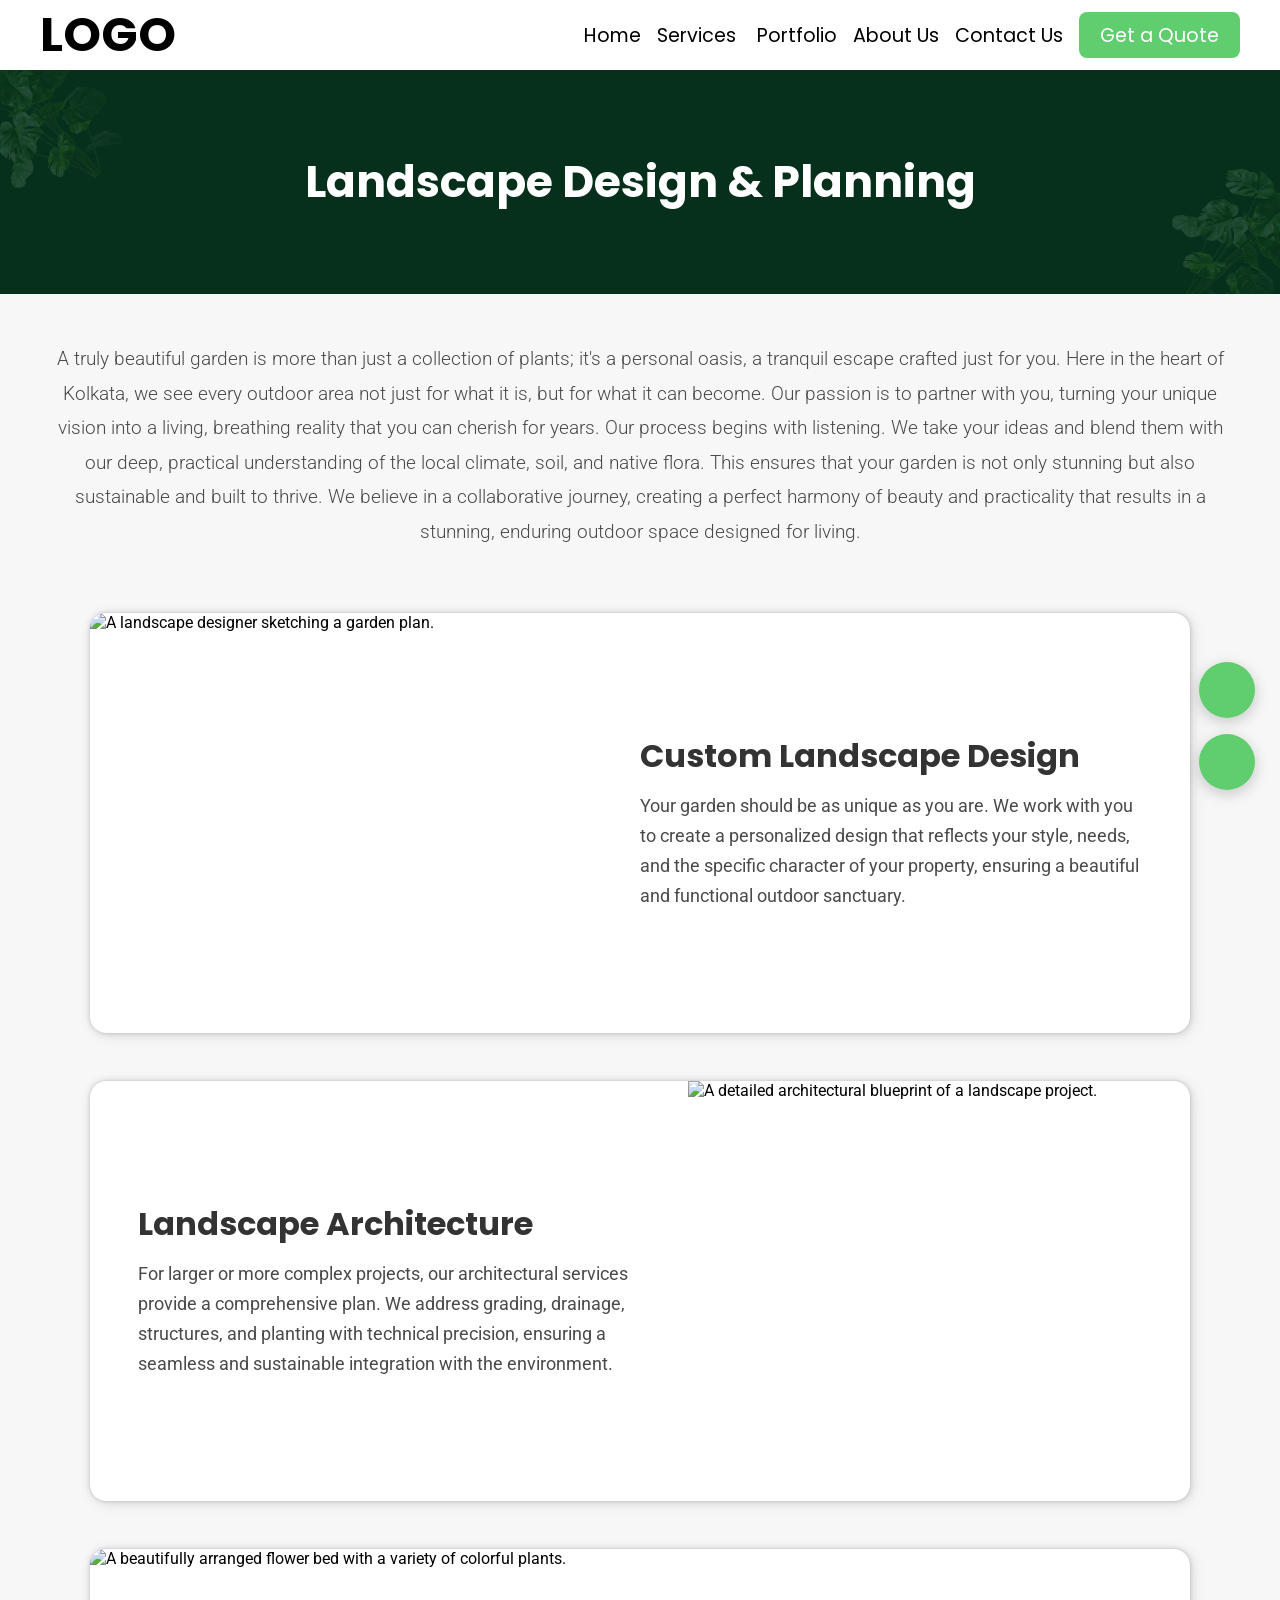
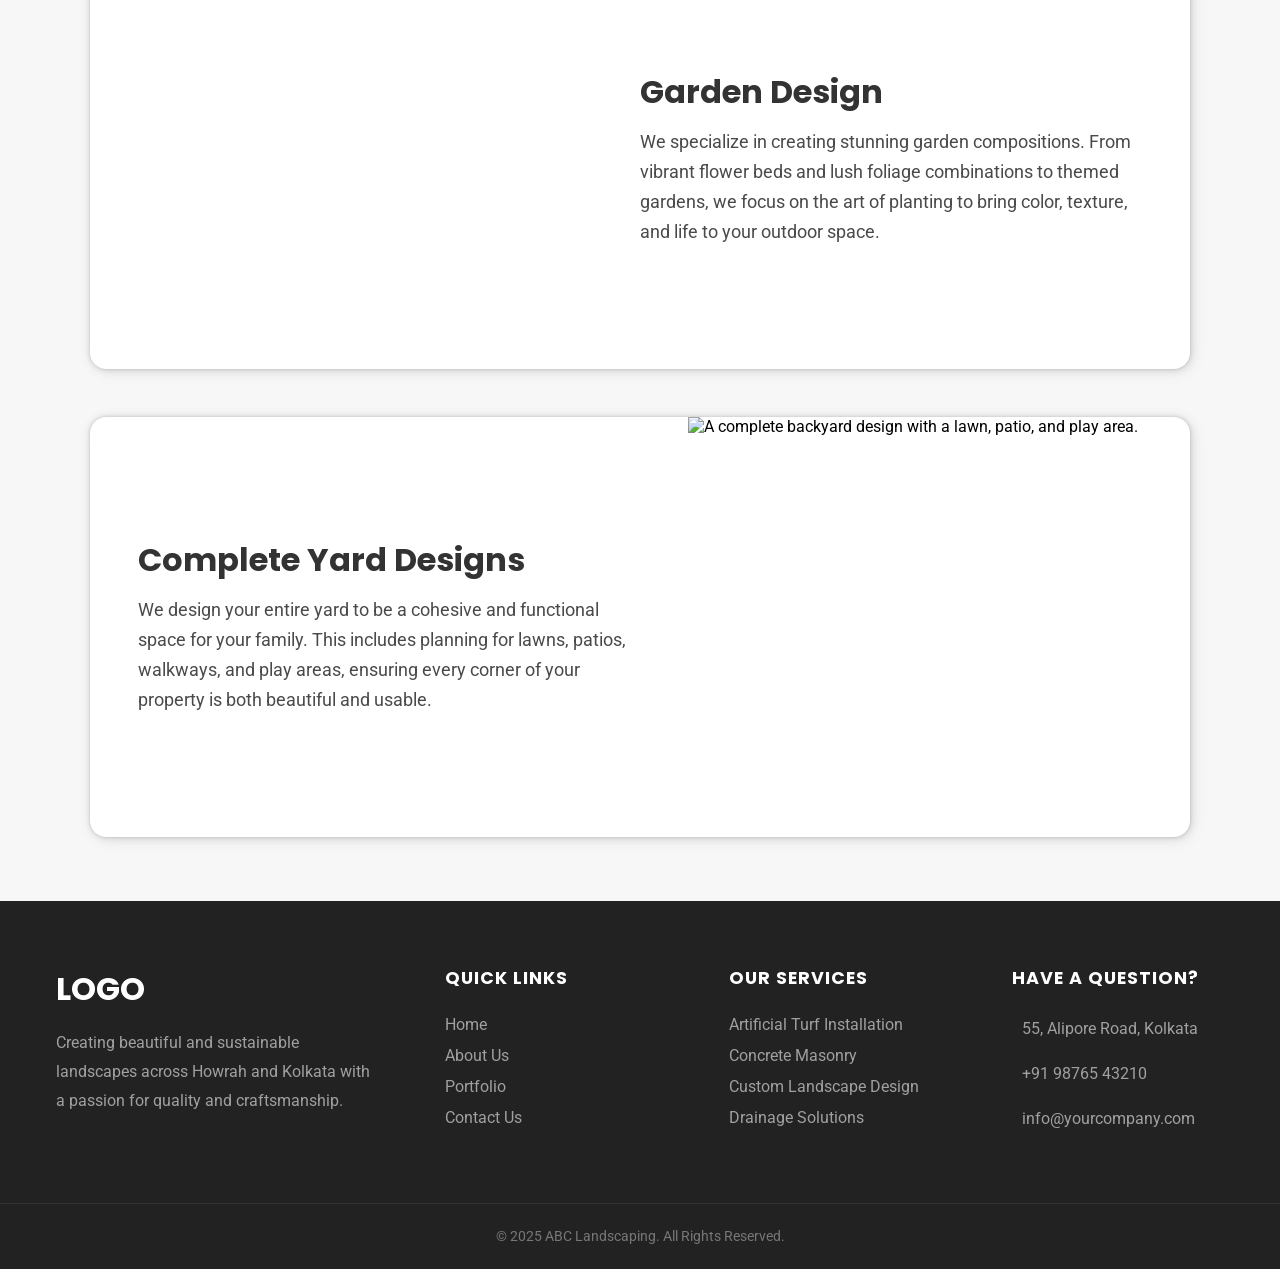
==== service-1.html @ 0b6ec83c "done" ====
<!DOCTYPE html>
<html lang="en">

<head>
  <meta charset="UTF-8">
  <meta name="viewport" content="width=device-width, initial-scale=1.0">
  <title>Document</title>

  <link rel="preload" href="css/style.css" as="style" onload="this.onload=null;this.rel='stylesheet'">
  <noscript>
    <link rel="stylesheet" href="css/style.css">
  </noscript>
  <link rel="preload" href="css/services.css" as="style" onload="this.onload=null;this.rel='stylesheet'">
  <noscript>
    <link rel="stylesheet" href="css/services.css">
  </noscript>

  <link rel="preconnect" href="https://fonts.googleapis.com">
  <link rel="preconnect" href="https://fonts.gstatic.com" crossorigin>
  <link rel="preload" href="https://cdnjs.cloudflare.com/ajax/libs/font-awesome/7.0.0/css/all.min.css" as="style"
    onload="this.onload=null;this.rel='stylesheet'">
  <noscript>
    <link rel="stylesheet" href="https://cdnjs.cloudflare.com/ajax/libs/font-awesome/7.0.0/css/all.min.css">
  </noscript>

</head>

<body style="visibility: hidden;">
  <header>
    <nav>
      <div class="nav-left">
        <h1>LOGO</h1>
      </div>
      <div class="nav-right">

        <div class="hamberger">
          <div></div>
          <div></div>
          <div></div>

        </div>

        <ul class="navitem">
          <li><a href="#">Home</a></li>
          <li class="dropdown-li">
            <a href="#our-service">Services <i class="fas fa-chevron-down dropdown-arrow"></i></a>
            <ul class="dropdown-menu">
              <li><a href="#">Landscape Design & Planning</a></li>
              <li><a href="#">Hardscaping & Construction</a></li>
              <li><a href="#">Lawn & Garden Services</a></li>
              <li><a href="#">Specialized Landscape Solutions</a></li>
            </ul>
          </li>
          <li><a href="#portfolio">Portfolio</a></li>
          <li><a href="#about-us">About Us</a></li>
          <li><a href="#contact-us">Contact Us</a></li>
          <li><a href="#" class="nav-cta-btn js-open-popup">Get a Quote</a></li>
        </ul>
      </div>
    </nav>

  </header>
  <main>
    <div class="mobile-overlay"></div>
    <aside class="navitems-mb">
      <div class="menu-top">
        <ul class="navitem-mb">
          <li>
            <a class="nav-link" href="#">
              <i class="fas fa-home"></i>Home
            </a>
          </li>
          <li class="mobile-dropdown">
            <a class="nav-link" href="#">
              <i class="fas fa-seedling"></i>
              <span>Our Services</span>
              <i class="fas fa-chevron-down mobile-arrow"></i>
            </a>
            <ul class="mobile-submenu">
              <li><a href="#">Landscape Design & Planning</a></li>
              <li><a href="#">Hardscaping & Construction</a></li>
              <li><a href="#">Lawn & Garden Services</a></li>
              <li><a href="#">Specialized Landscape Solutions</a></li>
            </ul>
          </li>
          <li>
            <a class="nav-link" href="#portfolio">
              <i class="fas fa-briefcase"></i>Portfolio
            </a>
          </li>
          <li>
            <a class="nav-link" href="#about-us">
              <i class="fas fa-users"></i>About Us
            </a>
          </li>
          <li>
            <a class="nav-link" href="#contact-us">
              <i class="fas fa-phone"></i>Contact Us
            </a>
          </li>
        </ul>
      </div>

      <div class="menu-bottom">
        <a href="#contact-us" class="menu-cta-btn js-open-popup">Start Your Project</a>
        <div class="menu-social-links">
          <a href="#" aria-label="Facebook"><i class="fab fa-facebook-f"></i></a>
          <a href="#" aria-label="Instagram"><i class="fab fa-instagram"></i></a>
          <a href="#" aria-label="LinkedIn"><i class="fab fa-linkedin-in"></i></a>
        </div>
      </div>
    </aside>

    <!-- ============================================= -->
    <!-- SIMPLIFIED Rotated Plants Hero Section -->
    <!-- ============================================= -->
    <section class="service-hero-v2">
      <img src="assets/plant.png" alt="Decorative Plant" class="service-hero-plant-v2 left">
      <h1 class="service-hero-title">Landscape Design & Planning</h1>
      <img src="assets/plant.png" alt="Decorative Plant" class="service-hero-plant-v2 right">
    </section>

    <!-- ============================================= -->
    <!-- Sub Article Section -->
    <!-- ============================================= -->
    </section> <!-- This is the closing tag of your service-hero-v2 -->

    <!-- ADD THIS SECTION -->
    <article class="service-intro">
      <p>
        A truly beautiful garden is more than just a collection of plants; it's a personal oasis, a tranquil escape
        crafted just for you. Here in the heart of Kolkata, we see every outdoor area not just for what it is, but for
        what it can become. Our passion is to partner with you, turning your unique vision into a living, breathing
        reality that you can cherish for years.

        Our process begins with listening. We take your ideas and blend them with our deep, practical understanding of
        the local climate, soil, and native flora. This ensures that your garden is not only stunning but also
        sustainable and built to thrive. We believe in a collaborative journey, creating a perfect harmony of beauty and
        practicality that results in a stunning, enduring outdoor space designed for living.
      </p>
    </article>

    <!-- ============================================= -->
    <!-- Service Feature Section (Zig-Zag Layout) -->
    <!-- ============================================= -->
    <section class="feature-section-container">

      <!-- Feature 1: Custom Landscape Design -->
      <div class="feature-block">
        <div class="feature-image-wrapper">
          <img src="https://encrypted-tbn0.gstatic.com/images?q=tbn:ANd9GcQGC_iZGE5et56w86YaztKWwakvnnn4p98saw&s"
            alt="A landscape designer sketching a garden plan.">
        </div>
        <div class="feature-text-wrapper">
          <h3>Custom Landscape Design</h3>
          <p>Your garden should be as unique as you are. We work with you to create a personalized design that reflects
            your style, needs, and the specific character of your property, ensuring a beautiful and functional outdoor
            sanctuary.</p>
        </div>
      </div>

      <!-- Feature 2: Landscape Architecture Services -->
      <div class="feature-block reverse-layout">
        <div class="feature-image-wrapper">
          <img src="https://encrypted-tbn0.gstatic.com/images?q=tbn:ANd9GcSxyrkKh1sXUXBLMjMq5XUOhnaFU5zOx4m6pA&s"
            alt="A detailed architectural blueprint of a landscape project.">
        </div>
        <div class="feature-text-wrapper">
          <h3>Landscape Architecture</h3>
          <p>For larger or more complex projects, our architectural services provide a comprehensive plan. We address
            grading, drainage, structures, and planting with technical precision, ensuring a seamless and sustainable
            integration with the environment.</p>
        </div>
      </div>

      <!-- Feature 3: Garden Design -->
      <div class="feature-block">
        <div class="feature-image-wrapper">
          <img src="https://hips.hearstapps.com/hmg-prod/images/landscaping-ideas-hbx010118wade03-1675191103.jpg?crop=0.889xw:1.00xh;0.0442xw,0&resize=980:*"
            alt="A beautifully arranged flower bed with a variety of colorful plants.">
        </div>
        <div class="feature-text-wrapper">
          <h3>Garden Design</h3>
          <p>We specialize in creating stunning garden compositions. From vibrant flower beds and lush foliage
            combinations to themed gardens, we focus on the art of planting to bring color, texture, and life to your
            outdoor space.</p>
        </div>
      </div>

      <!-- Feature 4: Yard Designs -->
      <div class="feature-block reverse-layout">
        <div class="feature-image-wrapper">
          <img src="https://hgtvhome.sndimg.com/content/dam/images/hgtv/fullset/2018/2/1/0/OA18_Casa-Smith-Designs_Enchanted-Evening_013.jpg.rend.hgtvcom.616.411.85.suffix/1517492969938.webp"
            alt="A complete backyard design with a lawn, patio, and play area.">
        </div>
        <div class="feature-text-wrapper">
          <h3>Complete Yard Designs</h3>
          <p>We design your entire yard to be a cohesive and functional space for your family. This includes planning
            for lawns, patios, walkways, and play areas, ensuring every corner of your property is both beautiful and
            usable.</p>
        </div>
      </div>

    </section>












    <div id="fab-hide-trigger-zone">

      <!-- ============================================= -->
      <!-- Universal Popup Contact Form -->
      <!-- ============================================= -->
      <div class="popup-overlay" id="contact-popup-overlay"></div>
      <div class="popup-form-container" id="contact-popup">
        <button class="popup-close-btn" id="close-popup-btn">&times;</button>
        <img src="assets/plant2.png" alt="" class="popup-bg-plant">

        <div class="popup-form-content">
          <h2>Message Us</h2>
          <!-- This form is ready for Cloudflare Workers -->
          <form id="contact-form" name="contact" method="POST">
            <input type="text" name="name" placeholder="Name *" required>
            <input type="email" name="email" placeholder="Email *" required>
            <input type="tel" name="phone" placeholder="Phone *" required>
            <div class="custom-select-wrapper">
              <select name="service" required>
                <option value="" disabled selected>Select Your Service</option>
                <option value="Artificial Turf Installation">Artificial Turf Installation</option>
                <option value="Concrete Masonry">Concrete Masonry</option>
                <option value="Custom Landscape Design">Custom Landscape Design</option>
                <option value="Irrigation">Drainage Solutions</option>
                <option value="Other">Other</option>
              </select>
            </div>
            <input type="text" name="location" placeholder="Location">
            <textarea name="message" placeholder="Message" rows="4"></textarea>
            <button type="submit" class="popup-submit-btn">SEND</button>

            <!-- Add this new div for status messages -->
            <div id="form-status" class="form-status-message"></div>
          </form>
        </div>
      </div>

  </main>
  <footer class="main-footer">
    <div class="footer-container">

      <div class="footer-column footer-about">
        <h3>LOGO</h3>
        <p>Creating beautiful and sustainable landscapes across Howrah and Kolkata with a passion for quality and
          craftsmanship.</p>
        <div class="social-icons">
          <a href="#" aria-label="Facebook"><i class="fab fa-facebook-f"></i></a>
          <a href="#" aria-label="Instagram"><i class="fab fa-instagram"></i></a>
          <a href="#" aria-label="LinkedIn"><i class="fab fa-linkedin-in"></i></a>
        </div>
      </div>

      <div class="footer-column">
        <h4>Quick Links</h4>
        <ul>
          <li><a href="#home">Home</a></li>
          <li><a href="#about-us">About Us</a></li>
          <li><a href="#portfolio">Portfolio</a></li>
          <li><a href="#contact-us">Contact Us</a></li>
        </ul>
      </div>

      <div class="footer-column">
        <h4>Our Services</h4>
        <ul>
          <li><a href="#services">Artificial Turf Installation</a></li>
          <li><a href="#services">Concrete Masonry</a></li>
          <li><a href="#services">Custom Landscape Design</a></li>
          <li><a href="#services">Drainage Solutions</a></li>
        </ul>
      </div>

      <div class="footer-column">
        <h4>Have a Question?</h4>
        <p><i class="fas fa-map-marker-alt"></i> 55, Alipore Road, Kolkata</p>
        <p><i class="fas fa-phone"></i> +91 98765 43210</p>
        <p><i class="fas fa-envelope"></i> info@yourcompany.com</p>
      </div>

    </div>

    <div class="sub-footer">
      <p>© 2025 ABC Landscaping. All Rights Reserved.</p>
    </div>
  </footer>
  </div>


  <!-- ============================================= -->
  <!-- Universal Floating Action Buttons -->
  <!-- ============================================= -->
  <div class="floating-action-buttons">

    <!-- Center "Get Quote" Button -->
    <a href="#" class="fab-main-cta js-open-popup">Get a Free Quote</a>

    <!-- Right-Side Buttons -->
    <div class="fab-side-buttons">
      <a href="https://wa.me/YOUR_PHONE_NUMBER" class="fab-side-btn fab-whatsapp">
        <span class="fab-text" id="whatsapp-fab-text">Chat on WhatsApp</span>
        <i class="fab fa-whatsapp"></i>
      </a>
      <a href="tel:YOUR_PHONE_NUMBER" class="fab-side-btn fab-call">
        <span class="fab-text" id="call-fab-text">Talk To An Expert</span>
        <i class="fas fa-phone"></i>
      </a>
    </div>

  </div>
  <script src="js/script.js" defer></script>

  <a href="#" id="scrollToTopBtn" class="scroll-to-top-btn">
    <i class="fas fa-arrow-up"></i>
  </a>
</body>

</html>
---- css/style.css ----
@import url('https://fonts.googleapis.com/css2?family=Poppins:ital,wght@0,100;0,200;0,300;0,400;0,500;0,600;0,700;0,800;0,900;1,100;1,200;1,300;1,400;1,500;1,600;1,700;1,800;1,900&family=Roboto:ital,wght@0,100..900;1,100..900&display=swap');


:root {
  --heading-font: "Poppins", sans-serif;
  --text-font: "Roboto", sans-serif;
  --text-color: white;
  --button-color: #60cd6f;
  --para-text: #4A4A4A;
  --box-shaow: 0px 0px 1px rgba(3, 7, 18, 0.15),
    0px 0px 4px rgba(3, 7, 18, 0.12),
    1px 1px 9px rgba(3, 7, 18, 0.09),
    2px 2px 15px rgba(3, 7, 18, 0.06),
    3px 3px 24px rgba(3, 7, 18, 0.03);

}

* {
  margin: 0;
  padding: 0;
  font-family: var(--text-font);
}

html,
body {

  scrollbar-width: none;

  -ms-overflow-style: none;
  /* IE and old Edge */
  /* overflow-y: scroll; */

  scroll-behavior: smooth;
  /* Smooth scrolling */

  height: auto;
}

body {
  background: #f7f7f7;
  
}



html::-webkit-scrollbar,
body::-webkit-scrollbar {
  display: none;
  /* Chrome, Safari, new Edge */
}

body.hidden {
  overflow: hidden;
}




h1,
h2,
h3,
h4,
h5,
h6 {
  font-family: var(--heading-font);
}

.center {
  display: flex;
  justify-content: center;

}


header {
  position: sticky;
  top: 0;
  z-index: 1000;
  background: white;

}

/* Navbar */

nav {
  font-family: var(--heading-font);
  margin: 0 1rem;
  display: flex;
  align-items: center;
  justify-content: space-between;
  height: 56px;
}

.nav-left {
  font-size: 1rem;
}

.nav-right {
  display: flex;
  gap: 1rem;
  font-weight: 600;
}



.hamberger {
  display: flex;
  flex-direction: column;
  gap: 0.3rem;
}

.hamberger div {
  display: block;
  height: 3px;
  width: 1.8rem;
  background: black;
  transition: 0.3s;

}

.hamberger.active :nth-child(2) {
  opacity: 0;
}

.hamberger.active :nth-child(1) {
  transform: translateY(8px) rotate(45deg);
}

.hamberger.active :nth-child(3) {
  transform: translateY(-8px) rotate(-45deg);
}



.navitem {
  display: none;
}

/* Mobile Overlay  */

.mobile-overlay.active {
  position: fixed;
  width: 100%;
  height: 100vh;
  top: 0;
  background: rgba(0, 0, 0, 0.479);
  z-index: 750;
}

/* The slide-in panel */
.navitems-mb {
  position: fixed;
  right: -80%;
  top: 0;
  width: 70%;
  max-width: 350px;
  height: 100vh;
  background: white;
  z-index: 800;
  transition: right 0.4s cubic-bezier(0.25, 0.46, 0.45, 0.94);
  padding: 4rem 2rem;
  box-sizing: border-box;
  display: flex;
  flex-direction: column;
  justify-content: space-between;

}

.navitems-mb.active {
  right: 0;
}

.navitem-mb {
  list-style: none;
  padding: 0;
  margin: 0;
  display: flex;
  flex-direction: column;
}

.navitem-mb li a {
  display: flex;
  align-items: center;
  gap: 1rem;
  padding: 1rem 0.5rem;
  text-decoration: none;
  font-size: 1.25rem;
  font-family: var(--heading-font);
  font-weight: 500;
  color: #333;
  border-radius: 8px;
  transition: color 0.3s, background-color 0.3s;
}

.navitem-mb li a:hover {
  color: var(--button-color);
  background-color: #f7f7f7;
}

.navitem-mb li a i {
  font-size: 1.4rem;
  color: var(--button-color);
  width: 30px;
  text-align: center;
}

/* --- New Mobile Accordion Menu Styles --- */
.mobile-dropdown > .nav-link {
  justify-content: flex-start;
}
.mobile-arrow {
  margin-left: auto;
  transition: transform 0.3s ease;
}
.mobile-dropdown.is-open .mobile-arrow {
  transform: rotate(180deg);
}
.mobile-submenu {
  list-style: none;
  padding-left: 2.5rem;
  max-height: 0;
  overflow: hidden;
  transition: max-height 0.4s ease-in-out;
}
.mobile-submenu li a {
  font-size: 1rem;
  font-weight: 400;
  padding: 0.8rem 0.5rem;
}

/* The new CTA Button in the menu */
.menu-cta-btn {
  display: block;
  text-align: center;
  padding: 1rem;
  background-color: var(--button-color);
  color: white;
  border-radius: 8px;
  text-decoration: none;
  font-weight: 600;
  font-family: var(--heading-font);

  .menu-social-links {
    margin-top: 0;
    /* Remove auto margin */
    padding-top: 2rem;
  }

  transition: transform 0.3s;
}

.menu-cta-btn:hover {
  transform: scale(1.03);
}

/* The new Social Links container */
.menu-social-links {
  text-align: center;
  margin-top: auto;
  /* This is the magic that pushes it to the bottom */
  padding-top: 2rem;
  padding-bottom: 2rem;
  /* Space at the very bottom of the menu */
  border-top: 1px solid #eee;
}

.menu-social-links a {
  color: #888;
  font-size: 1.5rem;
  margin: 0 1rem;
  transition: color 0.3s;
}

.menu-social-links a:hover {
  color: var(--button-color);
}


/* Hero section  */

/* --- Hero Slider Styles --- */

.hero {
  position: relative;
  overflow: hidden;
  height: 60vh;
  z-index: 1;
}

/* The container for the slider visuals */
.slider {
  position: absolute;
  top: 0;
  left: 0;
  width: 100%;
  height: 100%;
  z-index: 1;
}

/* The wrapper that will move left and right */
.slider-wrapper {
  display: flex;
  width: 500%;
  height: 100%;
  transition: transform 0.7s ease-in-out;

}

/* Each individual slide */
.slide {
  width: 100%;
  height: 100%;
}

.slide img {
  width: 100%;
  height: 100%;
  object-fit: cover;
}




.slider-btn {
  position: absolute;
  top: 50%;
  transform: translateY(-50%);
  z-index: 34;
  background-color: rgba(0, 0, 0, 0.5);
  color: white;
  border: none;
  padding: 0.5rem;
  cursor: pointer;
  font-size: clamp(1.5rem, 1.125rem + 2vw, 3rem);
  opacity: 0.1;
}

#prevBtn {
  left: 15px;
}

#nextBtn {
  right: 15px;
}

/* Add the dark overlay for readability */
.slider::after {
  content: '';
  position: absolute;
  top: 0;
  left: 0;
  width: 100%;
  height: 100%;
  background-color: rgba(0, 0, 0, 0.6);
  /* Adjust opacity from 0 to 1 */
  z-index: 2;
}

/* --- Final Slider Buttons --- */
.slider-zone {
  position: absolute;
  top: 45%; 
  transform: translateY(-50%);
  z-index: 10;
  background: rgba(0, 0, 0, 0.3);
  border: none;
  width: 45px;
  height: 45px;
  border-radius: 50%;
  cursor: pointer;
  display: flex;
  justify-content: center;
  align-items: center;
  transition: background-color 0.3s ease;
}

.slider-zone:hover {
  background: rgba(0, 0, 0, 0.6); /* Darker on hover */
}

/* This creates the arrow shape inside the button */
.slider-zone::after {
  content: '';
  display: block;
  border: solid white;
  border-width: 0 3px 3px 0;
  padding: 6px;
}

/* Position the left button */
.slider-zone-left {
  left: 5%;
}

/* Point the left arrow correctly */
.slider-zone-left::after {
  transform: rotate(135deg);
}

/* Position the right button */
.slider-zone-right {
  right: 5%;
}

/* Point the right arrow correctly */
.slider-zone-right::after {
  transform: rotate(-45deg);
}

/* The container for the text and button */
.hero-text {
  position: relative;
  /* Changed from absolute to relative */
  z-index: 3;
  /* Sits on top of the overlay */
  height: 100%;
  color: white;
  text-align: center;
  padding: 1rem;
  box-sizing: border-box;

  /* Use Flexbox to perfectly center the content */
  display: flex;
  flex-direction: column;
  justify-content: center;
  align-items: center;
  max-width: 950px;
  margin: 0 auto;
}

.hero-text h1 {
  font-size: clamp(1.8rem, 8vw, 4rem);
  /* Responsive font size */
  font-weight: 700;
  line-height: 1.2;
  text-shadow: 2px 2px 8px rgba(0, 0, 0, 0.5);
  /* Adds depth */
}

.hero-text p {
  font-size: clamp(1rem, 2.5vw, 1.2rem);
  max-width: 600px;
  /* Prevents lines from getting too long */
  margin-top: 1rem;
  text-shadow: 1px 1px 4px rgba(0, 0, 0, 0.5);
}

.hero-btn {
  display: inline-block;
  margin-top: 2rem;
  font-size: clamp(1rem, 2.5vw, 1.2rem);
  padding: clamp(0.8rem, 2.5vw, 1.1rem) clamp(1.5rem, 5vw, 2.5rem);
  background-color: var(--button-color);
  /* Your brand's green */
  color: white;
  /* Dark text for high contrast */
  text-decoration: none;
  font-weight: 600;
  font-family: var(--heading-font);
  border-radius: 8px;
  transition: transform 0.3s ease, box-shadow 0.3s ease;
}

.hero-btn:hover {
  transform: scale(1.05);
  box-shadow: 0 5px 15px rgba(0, 0, 0, 0.2);
}

/* --- Icon-Based Services Section --- */

.services-wrapper {

  position: relative;
  z-index: 2;
  margin-top: -120px;
  /* Adjust this value to control how much it overlaps */

  clip-path: polygon(0 5%, 5% 0, 10% 5%, 15% 0, 20% 5%, 25% 0, 30% 5%, 35% 0, 40% 5%, 45% 0, 50% 5%, 55% 0, 60% 5%, 65% 0, 70% 5%, 75% 0, 80% 5%, 85% 0, 90% 5%, 95% 0, 100% 5%, 100% 100%, 0% 100%);
}


/* This container now only has to worry about arranging the cards */
.icon-services {
  display: flex;
  flex-direction: column;
  /* Or 'row' on desktop */
  gap: 0;
  max-width: 1400px;
  margin: 0 auto;
  padding: 5rem 1.5rem;
}

.icon-card {
  text-align: center;
  background-color: #ffffff;
  /* White background for the cards */
  padding: 2.5rem 1.5rem;


}

.icon-card:first-child {
  border-top-left-radius: 8px;
  border-top-right-radius: 8px;
  clip-path: polygon(0% 0%,
      1% 2.8%,
      2% 0%,
      3% 4.2%,
      4% 0.7%,
      5% 3.5%,
      6% 0%,
      7% 4.9%,
      8% 1.4%,
      9% 2.8%,
      10% 0%,
      11% 5.6%,
      12% 0.7%,
      13% 3.5%,
      14% 0%,
      15% 4.2%,
      16% 1.4%,
      17% 6.3%,
      18% 0%,
      19% 2.8%,
      20% 0.7%,
      21% 4.9%,
      22% 0%,
      23% 3.5%,
      24% 1.4%,
      25% 5.6%,
      26% 0%,
      27% 4.2%,
      28% 0.7%,
      29% 2.8%,
      30% 0%,
      31% 6.3%,
      32% 1.4%,
      33% 3.5%,
      34% 0%,
      35% 4.9%,
      36% 0.7%,
      37% 2.1%,
      38% 0%,
      39% 5.6%,
      40% 1.4%,
      41% 4.2%,
      42% 0%,
      43% 2.8%,
      44% 0.7%,
      45% 6.3%,
      46% 0%,
      47% 3.5%,
      48% 1.4%,
      49% 4.9%,
      50% 0%,
      51% 5.6%,
      52% 0.7%,
      53% 2.8%,
      54% 0%,
      55% 4.2%,
      56% 1.4%,
      57% 6.3%,
      58% 0%,
      59% 3.5%,
      60% 0.7%,
      61% 4.9%,
      62% 0%,
      63% 2.1%,
      64% 1.4%,
      65% 5.6%,
      66% 0%,
      67% 4.2%,
      68% 0.7%,
      69% 2.8%,
      70% 0%,
      71% 6.3%,
      72% 1.4%,
      73% 3.5%,
      74% 0%,
      75% 4.9%,
      76% 0.7%,
      77% 5.6%,
      78% 0%,
      79% 2.8%,
      80% 1.4%,
      81% 4.2%,
      82% 0%,
      83% 6.3%,
      84% 0.7%,
      85% 3.5%,
      86% 0%,
      87% 4.9%,
      88% 1.4%,
      89% 2.1%,
      90% 0%,
      91% 5.6%,
      92% 0.7%,
      93% 4.2%,
      94% 0%,
      95% 2.8%,
      96% 1.4%,
      97% 6.3%,
      98% 0%,
      99% 3.5%,
      100% 0.7%,
      100% 100%,
      0% 100%);

  padding: 6rem 2rem;
}


.icon-card:last-child {
  border-bottom-right-radius: 8px;
  border-bottom-left-radius: 8px;
}

.icon-card-icon i {

  font-size: 3rem;
  /* Make the icon nice and big */
  color: #60cd6f;
  /* Your brand's green color */
  margin-bottom: 1.5rem;
}

.icon-card h3 {
  font-size: 1.4rem;
  margin-bottom: 1rem;
}

.icon-card p {
  color: var(--para-text);
  line-height: 1.6;
}

/* Services Home page Layout */

/* --- Hover Grid Section --- */
.hover-grid-container {
  display: grid;
  grid-template-columns: repeat(auto-fit, 300px);
  /* 1 column on mobile, as you requested */
  gap: 0;
  padding: 1.5rem;
  justify-content: center;
  max-width: 1400px;
  margin: auto;
}

.hover-card {
  position: relative;
  /* This is the positioning context for the layers */
  height: 300px;
  overflow: hidden;
  color: white;
  border-radius: 0;
}

.hover-card:first-child {
  border-top-left-radius: 12px;
  border-top-right-radius: 12px;
}

.hover-card:last-child {
  border-bottom-left-radius: 12px;
  border-bottom-right-radius: 12px;
}



.hover-card-background {
  position: absolute;
  top: 0;
  left: 0;
  width: 100%;
  height: 100%;
  object-fit: cover;
  z-index: 1;
  /* Bottom layer */
}

.hover-card::after {
  /* The dark overlay */
  content: '';
  position: absolute;
  top: 0;
  left: 0;
  width: 100%;
  height: 100%;
  background-color: rgba(0, 0, 0, 0.6);
  z-index: 2;
}

.hover-card-content {
  position: relative;
  z-index: 3;
  height: 100%;
  display: flex;
  flex-direction: column;
  justify-content: center;
  align-items: center;
  padding: 1rem;
  text-align: center;
}

/* Featured Page Home Call To Action */

.glass-feature-section {
  display: grid;
  grid-template-columns: 1fr;
  /* Mobile: A single stacked column */
  gap: 2rem;
  max-width: 1200px;
  margin: 2.5rem auto;
  padding: 1rem;
}

/* The Glass Card Container */
.glass-card {
  position: relative;
  overflow: hidden;
  /* This is crucial for the effect */
  border-radius: 20px;
  min-height: 500px;
  display: flex;
  align-items: flex-end;
  /* Align content to the bottom */
}

.glass-card-bg {
  position: absolute;
  top: 0;
  left: 0;
  width: 100%;
  height: 100%;
  object-fit: cover;
  z-index: 1;
}

/* The Frosted Glass Panel */
.glass-card-content {
  position: relative;
  z-index: 2;
  margin: 1.5rem;
  padding: 2rem;
  border-radius: 15px;
  color: white;

  /* The "Frosted Glass" Effect */
  background: rgba(88, 86, 86, 0.425);
  backdrop-filter: blur(12px);
  -webkit-backdrop-filter: blur(12px);
  /* For Safari */
  border: 1px solid rgba(255, 255, 255, 0.4);
}

.glass-card-content h2 {
  font-size: 1.8rem;
  margin-bottom: 1rem;
  color: white;
}

.glass-btn {
  background-color: #60cd6f;
  /* Your brand's green */
  color: white;
  text-decoration: none;
  padding: 0.75rem 1.5rem;
  border-radius: 50px;
  font-weight: 600;
  display: inline-flex;
  /* Changed to inline-flex for icon alignment */
  align-items: center;
  gap: 0.5rem;
  margin-top: 1.5rem;
  transition: background-color 0.3s ease;
}

.glass-btn:hover {
  background-color: #4aa556;
  /* A slightly darker green for the hover state */
}

/* The Main Image on the Right */
.glass-feature-image img {
  width: 100%;
  height: 100%;
  object-fit: cover;
  border-radius: 20px;
}

/* --- Timeline Process Section --- */
.process-section {
  padding: 4rem 1.5rem;
  background-color: #ffffff;
}

.section-heading {
  text-align: center;
  font-size: 2.5rem;
  margin-bottom: 4rem;
}

.timeline-container {
  position: relative;
  max-width: 900px;
  margin: 0 auto;
}

/* The timeline line (for mobile) */
.timeline-container::after {
  content: '';
  position: absolute;
  width: 4px;
  background-color: #e0e0e0;
  top: 0;
  bottom: 0;
  left: 20px;
  margin-left: -2px;
  /* Center the 4px line */
}

/* The container for each step */
.timeline-item {
  padding: 10px 0 30px 40px;
  position: relative;
}

/* The circle on the timeline */
.timeline-item::after {
  content: '';
  position: absolute;
  width: 16px;
  height: 16px;
  /* THE FIX FOR MOBILE: We calculate the position.
     Line is at 20px. Circle's total width is 16px + 4px border + 4px border = 24px.
     So, 20px - (24px / 2) = 8px. */
  left: 8px;
  top: 5px;
  background-color: white;
  border: 4px solid var(--button-color);
  border-radius: 50%;
  z-index: 1;
}

.timeline-content {
  padding: 20px;
  background-color: #f9f9f9;
  border-radius: 8px;
}

.timeline-content h3 {
  font-size: 1.5rem;
  color: var(--button-color);
}

/* --- Styles for the new icons in the timeline --- */

.timeline-content i {
  display: block;
  /* This ensures the icon is on its own line */
  font-size: 2.5rem;
  color: var(--button-color);
  /* Use your brand's primary green */
  margin-bottom: 1rem;
  /* Adds space between the icon and the heading */
}

/* --- Auto-Scrolling Client Logo Section --- */

.client-section {
  padding: 4rem 0;
  background-color: white;
}

.logo-scroller {
  max-width: 1200px;
  margin: 0 auto;
  overflow: hidden;
  /* This is the mask */
  /* This creates the nice fade-out effect on the sides */
  -webkit-mask-image: linear-gradient(to right, transparent, black 20%, black 80%, transparent);
  mask-image: linear-gradient(to right, transparent, black 20%, black 80%, transparent);
}

.logo-scroller-inner {
  display: flex;
  gap: 3rem;
  /* Space between logos */
  width: max-content;
  /* Make the container as wide as its content */
  animation: scroll 30s linear infinite;
  /* The animation magic */
}

.logo-scroller-inner img {
  height: 60px;
  /* Or your desired logo height */
  max-width: 180px;
  object-fit: contain;
}

/* Optional: Pause the animation on hover */
.logo-scroller:hover .logo-scroller-inner {
  animation-play-state: paused;
}

/* The Animation Definition */
@keyframes scroll {
  to {
    /* Move the inner container left by the width of one full set of logos */
    transform: translateX(-50%);
  }
}

/* Testimonial Section  */
.testimonial-v2-section {
  padding: 4rem 0;
  background-color: #f9f9f9;
}

.testimonial-v2-container {
  max-width: 1400px;
  margin: 0 auto;
  /* Mobile First: Stacked layout */
  display: flex;
  flex-direction: column;
}

/* Left/Top Static Content */
.testimonial-v2-static {
  padding: 2rem;
  text-align: center;
}

.testimonial-v2-static .fa-quote-left {
  font-size: 3rem;
  color: #60cd6f;
}

.testimonial-v2-static h2 {
  font-size: 2.5rem;
  margin: 1rem 0;
}

/* The Scroller (Right/Bottom) */
.testimonial-v2-scroller {
  width: 100%;
  overflow: hidden;
  -webkit-mask-image: linear-gradient(to right, transparent, black 10%, black 90%, transparent);
  mask-image: linear-gradient(to right, transparent, black 10%, black 90%, transparent);
}

.testimonial-v2-inner {
  display: flex;
  width: max-content;
  /* This prevents a "snap" on page load */
  animation: scrollTestimonials 25s linear infinite paused; 
}

/* This makes the animation play only if the JS has run */
.testimonial-v2-scroller:hover .testimonial-v2-inner {
    animation-play-state: paused;
}

/* Start the animation once the duplication is complete */
.testimonial-v2-scroller .testimonial-v2-inner {
    animation-play-state: running;
}

.testimonial-card {
  width: 300px;
  /* Give cards a fixed width */
  flex-shrink: 0;
  margin: 1rem;
  padding: 2rem;
  background: white;
  border-radius: 12px;
  box-shadow: 0 5px 20px rgba(0, 0, 0, 0.06);
}

.testimonial-card p {
  color: var(--para-text);
  margin: 1rem 0;
}

.author-info {
  display: flex;
  align-items: center;
  gap: 10px;
}

.author-info img {
  width: 40px;
  height: 40px;
  border-radius: 50%;
}

.author-text {
  display: flex;
  flex-direction: column;
  align-items: flex-start;
}

.author-text span {
  font-size: 0.8rem;
  color: #999;
}

.stars {
  color: #00B67A;
}

@keyframes scrollTestimonials {
  to {
    transform: translateX(-50%);
  }
}

/* Call To Action  */
/* --- FINAL & BULLETPROOF CTA Section using CSS Grid --- */

.final-cta-section {
  display: grid;
  grid-template-columns: 1fr;
  /* Mobile First: A single column */
  align-items: center;

  position: relative;
  /* Establishes a context for z-index */
  max-width: 1000px;

  background-color: #06301B;
  /* The "Pine" color */
  color: white;
  border-radius: 12px;
  padding: 4rem 2rem;
  overflow: hidden;
  margin: 4rem 1.5rem;
}

/* The container for your text and button */
.cta-content-wrapper {
  text-align: center;
  z-index: 2;
  /* Ensure text is always on top */
  /* Place this item in the grid */
  grid-row: 1 / 2;
  grid-column: 1 / 2;
}

.final-cta-section h2 {
  font-size: clamp(2rem, 5vw, 3rem);
  font-weight: 600;
  line-height: 1.3;
  margin-bottom: 2rem;
}

.cta-button {
  display: inline-block;
  background-color: #60cd6f;
  color: #06301B;
  padding: 1rem 2.5rem;
  text-decoration: none;
  border-radius: 8px;
  font-weight: 700;
  transition: transform 0.3s ease;
}

.cta-button:hover {
  transform: scale(1.05);
}

/* The plant image */
.cta-plant-image {
  z-index: 1;
  /* Place it behind the text */
  /* Place this item in the exact same grid cell */
  grid-row: 1 / 2;
  grid-column: 1 / 2;

  /* MOBILE STYLING: Small and pushed to the corner */
  width: 160px;
  opacity: 0.2;
  justify-self: end;
  /* This pushes it to the right edge of the grid cell */
  align-self: end;
  /* This pushes it to the bottom edge of the grid cell */
  /* This fine-tunes the "peeking" effect */
  transform: translate(10%, 10%);
}

/* ============================================= */
/* --- Universal Popup Contact Form Styles --- */
/* ============================================= */

/* The full-screen dark overlay */
.popup-overlay {
  position: fixed;
  top: 0;
  left: 0;
  width: 100%;
  height: 100%;
  background-color: rgba(0, 0, 0, 0.6);
  z-index: 1999;
  opacity: 0;
  visibility: hidden;
  transition: opacity 0.3s ease, visibility 0.3s ease;
}

.popup-overlay.active {
  opacity: 1;
  visibility: visible;
}

/* The main form container */

.popup-form-container {
  position: fixed;
  top: 50%;
  left: 50%;
  transform: translate(-50%, -50%);
  z-index: 2000;
  background-color: #06301B;
  /* Your secondary "Pine" color */
  color: white;

  /* === THE FIXES START HERE === */

  /* 1. Create horizontal "breathing room" */
  width: calc(100% - 2rem);
  /* Always leaves 1rem of space on left/right */
  max-width: 500px;

  /* 2. Make the popup scrollable if the content is too tall */
  height: auto;
  max-height: calc(100vh - 2rem);
  /* Never taller than the screen, leaves 1rem top/bottom space */
  overflow-y: auto;
  /* If content overflows, make IT scroll, not the page */
  overflow-x: hidden;

  scrollbar-width: thin;
  /* Makes the scrollbar narrow */
  scrollbar-color: #60cd6f #2a3b29;

  border-radius: 12px;
  box-shadow: 0 10px 30px rgba(0, 0, 0, 0.2);
  padding: 2.5rem 2rem;
  box-sizing: border-box;
  /* Ensures padding is calculated correctly */

  /* Keep your opacity/visibility transitions for the open/close effect */
  opacity: 0;
  visibility: hidden;
  transition: all 0.3s ease;
}

.popup-form-container::-webkit-scrollbar {
  width: 8px;
}

.popup-form-container::-webkit-scrollbar-track {
  background: rgba(0, 0, 0, 0.2);
  border-radius: 10px;
}

.popup-form-container::-webkit-scrollbar-thumb {
  background-color: var(--button-color);
  border: 2px solid #06301B;
}

.popup-form-container::-webkit-scrollbar-thumb:hover {
  background-color: #79e688;
}

.popup-form-container.active {
  opacity: 1;
  visibility: visible;
  transform: translate(-50%, -50%) scale(1);
}


/* The decorative plant background image */
.popup-bg-plant {
  position: absolute;
  bottom: -40px;
  right: -70px;
  width: 250px;
  opacity: 0.08;
  z-index: 1;
  pointer-events: none;
}

/* Ensure the form content sits on top of the plant */
.popup-form-content {
  position: relative;
  z-index: 2;
}

.popup-form-content h2 {
  text-align: center;
  font-size: 2rem;
  margin-bottom: 1.5rem;
}

/* The close button */
.popup-close-btn {
  position: absolute;
  top: 10px;
  right: 15px;
  background: transparent;
  border: none;
  color: white;
  font-size: 2.5rem;
  line-height: 1;
  cursor: pointer;
  opacity: 0.7;
}

/* Form element styles */
.popup-form-container form input,
.popup-form-container form select,
.popup-form-container form textarea {
  width: 100%;
  padding: 12px;
  margin-bottom: 1rem;
  border: 1px solid rgba(255, 255, 255, 0.3);
  background: rgba(255, 255, 255, 0.1);
  border-radius: 8px;
  color: white;
  font-size: 1rem;
  box-sizing: border-box;
}

.popup-form-container form::placeholder {
  color: rgba(255, 255, 255, 0.7);
}

.popup-form-container form select {
  appearance: none;
}

.popup-submit-btn {
  width: 100%;
  padding: 15px;
  background-color: var(--button-color);
  /* Your primary green */
  color: #06301B;
  /* The dark pine color for text */
  border: none;
  border-radius: 8px;
  font-size: 1.1rem;
  font-weight: 700;
  cursor: pointer;
  transition: transform 0.2s;
}

.popup-submit-btn:hover {
  transform: scale(1.03);
}

/* ============================================= */
/* --- Form Status Message Styles --- */
/* ============================================= */
.form-status-message {
  margin-top: 1rem;
  padding: 12px;
  border-radius: 8px;
  text-align: center;
  font-weight: 500;
  display: none; /* Hidden by default */
  transition: all 0.3s ease;
}

.form-status-message.success {
  background-color: #d1fae5; /* Light green */
  color: #065f46; /* Dark green */
  display: block;
}

.form-status-message.error {
  background-color: #fee2e2; /* Light red */
  color: #991b1b; /* Dark red */
  display: block;
}

/* --- Custom Select Dropdown Styles --- */
.custom-select-wrapper {
  position: relative;
  margin-bottom: 1rem;
}

.custom-select {
  position: relative;
}

.custom-select-trigger {
  display: flex;
  justify-content: space-between;
  align-items: center;
  padding: 12px;
  border: 1px solid rgba(255, 255, 255, 0.3);
  background: rgba(255, 255, 255, 0.1);
  border-radius: 8px;
  color: white;
  font-size: 1rem;
  cursor: pointer;
}

.arrow {
  border: solid white;
  border-width: 0 2px 2px 0;
  display: inline-block;
  padding: 3px;
  transform: rotate(45deg);
  -webkit-transform: rotate(45deg);
}

.custom-options {
  position: absolute;
  top: 100%;
  left: 0;
  right: 0;
  background: #06301B;
  /* Your Pine color */
  border: 1px solid rgba(255, 255, 255, 0.3);
  border-top: 0;
  border-radius: 0 0 8px 8px;
  z-index: 10;
  display: none;
  /* Hide by default */
}

.custom-select.open .custom-options {
  display: block;
  /* Show when open */
}

.custom-option {
  display: block;
  padding: 12px;
  color: white;
  cursor: pointer;
}

.custom-option:hover {
  background-color: rgba(255, 255, 255, 0.1);
}

/* --- Main Footer Section --- */
.main-footer {
  background-color: #222222;
  /* A professional charcoal */
  color: #a0a0a0;
  /* A light grey for text for soft contrast */
  padding-top: 4rem;
}

.footer-container {
  display: flex;
  flex-direction: column;
  /* Mobile First: Stack the columns */
  gap: 2.5rem;
  max-width: 1200px;
  margin: 0 auto;
  padding: 0 1.5rem;
}

.footer-column h3 {
  /* For the LOGO */
  font-size: 2rem;
  color: white;
  margin-bottom: 1rem;
}

.footer-column h4 {
  font-size: 1.1rem;
  color: white;
  margin-bottom: 1.5rem;
  text-transform: uppercase;
  letter-spacing: 1px;
}

.footer-column p {
  line-height: 1.8;
  margin-bottom: 1rem;
}

.footer-column i {
  /* Icons next to contact info */
  margin-right: 10px;
  color: var(--button-color);
}

.footer-column ul {
  list-style: none;
  padding: 0;
}

.footer-column ul li {
  margin-bottom: 0.75rem;
}

.footer-column a {
  color: #a0a0a0;
  text-decoration: none;
  transition: color 0.3s;
}

.footer-column a:hover {
  color: var(--button-color);
  /* Your brand green */
}

.social-icons {
  margin-top: 1rem;
  display: flex;
  gap: 1.5rem;
}

.social-icons a {
  font-size: 1.2rem;
}

.sub-footer {
  text-align: center;
  padding: 1.5rem;
  margin-top: 3rem;
  border-top: 1px solid #333;
  font-size: 0.9rem;
  color: #777;
}


/* ============================================= */
/* --- REFINED & SMALLER Floating Action Buttons --- */
/* ============================================= */

/* Main container for the bottom-center button */
.fab-main-cta {
  position: fixed;
  bottom: 15px;
  left: 50%;
  transform: translateX(-50%);
  z-index: 998;
  background-color: var(--button-color);
  color: #06301B;
  padding: 0.8rem 1.2rem;
  border-radius: 50px;
  box-shadow: 0 5px 20px rgba(0, 0, 0, 0.2);
  text-decoration: none;
  font-weight: 600;
  font-family: var(--heading-font);
  white-space: nowrap;
  font-size: 0.9rem;
  transition: opacity 0.6s ease, transform 0.6s ease;
  opacity: 1;
  transform: translateX(-50%) translateY(0);
}

/* This is the new rule that makes it hide */
.fab-main-cta.is-scrolling {
  opacity: 0;
  transform: translateX(-50%) translateY(20px);
  /* Makes it slide down and out */
  pointer-events: none;
}

.fab-main-cta:hover {
  transform: translateX(-50%) scale(1.05);
}

/* ============================================= */
/* --- REFINED & RESPONSIVE Floating Action Buttons --- */
/* ============================================= */

/* Main container for the bottom-center button */
.fab-main-cta {
  position: fixed;
  bottom: clamp(15px, 2vw, 25px); /* Responsive bottom spacing */
  left: 50%;
  transform: translateX(-50%);
  z-index: 998;
  background-color: var(--button-color);
  color: #06301B;
  /* Responsive padding and font-size */
  padding: clamp(0.7rem, 1.5vw, 1rem) clamp(1rem, 2.5vw, 1.8rem);
  font-size: clamp(0.9rem, 2vw, 1.1rem);
  border-radius: 50px;
  box-shadow: 0 5px 20px rgba(0, 0, 0, 0.2);
  text-decoration: none;
  font-weight: 600;
  font-family: var(--heading-font);
  white-space: nowrap;
  transition: opacity 0.6s ease, transform 0.6s ease;
  opacity: 1;
  transform: translateX(-50%) translateY(0);
}

.fab-main-cta.is-scrolling {
  opacity: 0;
  transform: translateX(-50%) translateY(20px);
  pointer-events: none;
}

.fab-main-cta:hover {
  transform: translateX(-50%) scale(1.05);
}

/* Container for the side buttons */
.fab-side-buttons {
  position: fixed;
  /* Responsive bottom and right spacing */
  bottom: clamp(80px, 12vw, 110px);
  right: clamp(15px, 2vw, 25px);
  z-index: 999;
  display: flex;
  flex-direction: column;
  align-items: flex-end;
  gap: 1rem;
}

.fab-side-btn {
  display: flex;
  align-items: center;
  text-decoration: none;
  transition: opacity 0.4s ease, transform 0.4s ease;
  opacity: 1;
  transform: translateX(0);
}

.fab-side-btn.is-scrolling {
  opacity: 0;
  transform: translateX(20px);
  pointer-events: none;
}

/* Individual side button icons (the circle) */
.fab-side-btn i {
  /* Responsive width, height, and icon size */
  width: clamp(44px, 6vw, 56px);
  height: clamp(44px, 6vw, 56px);
  font-size: clamp(1.3rem, 3vw, 1.8rem);
  border-radius: 50%;
  display: flex;
  justify-content: center;
  align-items: center;
  color: white;
  box-shadow: 0 4px 15px rgba(0, 0, 0, 0.2);
  transition: opacity 0.6s ease, transform 0.6s ease;
  margin-left: 0.75rem;
}

.fab-side-btn:hover i {
  transform: scale(1.1);
}

.fab-whatsapp i {
  background-color: var(--button-color);
}

.fab-call i {
  background-color: var(--button-color);
}
/* --- New "Silent" Text Label Styles --- */
.fab-text {
  position: relative;
  display: inline-flex;
  align-items: center;
  background-color: white;
  color: black;
  padding: 0.4rem 0.8rem;
  border-radius: 5px;
  margin-left: 0.75rem;
  font-weight: 600;
  font-size: 0.85rem;
  box-shadow: 0 2px 10px rgba(0, 0, 0, 0.15);
  white-space: nowrap;

  /* By default, it's hidden */
  opacity: 0;
  transform: translateX(10px);
  visibility: hidden;
  transition: all 0.4s ease;
  pointer-events: none;
  /* Make it unclickable when hidden */
}

/* This class will make it appear */
.fab-text.is-visible {
  opacity: 1;
  transform: translateX(0);
  visibility: visible;
}

/* The tail for the message bubble */
.fab-text::after {
  content: '';
  position: absolute;
  top: 50%;
  right: -8px;
  transform: translateY(-50%);
  border-top: 6px solid transparent;
  border-bottom: 6px solid transparent;
  border-left: 8px solid white;
}

.fabs-hidden {
  opacity: 0;
  visibility: hidden;
  pointer-events: none;
  transform: translateY(20px);
  transition: opacity 0.3s, visibility 0.3s, transform 0.3s;
}

/* --- New Rule to Hide FABs in Footer --- */
.floating-action-buttons.is-hidden {
    opacity: 0;
    visibility: hidden;
    transform: translateY(100%); /* Makes the buttons slide down and out */
    transition: all 0.4s ease;
}

/* ============================================= */
/* --- Scroll to Top Button --- */
/* ============================================= */
.scroll-to-top-btn {
  position: fixed;
  bottom: 20px;
  left: 20px; /* Positioned on the left to avoid other buttons */
  z-index: 997;
  width: 48px;
  height: 48px;
  background-color: var(--button-color);
  color: white;
  border-radius: 50%;
  text-decoration: none;
  display: flex;
  align-items: center;
  justify-content: center;
  font-size: 1.2rem;
  box-shadow: 0 4px 15px rgba(0, 0, 0, 0.2);
  
  /* Hidden by default */
  opacity: 0;
  visibility: hidden;
  transform: translateY(20px);
  transition: all 0.4s ease;
}

.scroll-to-top-btn:hover {
  transform: scale(1.1);
}

/* This class will be added by JavaScript to show the button */
.scroll-to-top-btn.is-visible {
  opacity: 1;
  visibility: visible;
  transform: translateY(0);
}





















/* --- Final Fix for Very Narrow Mobile Screens --- */
@media (max-width: 380px) {
  .hero-text {
    /* Add more side padding to keep text away from buttons */
    padding-left: 55px;
    padding-right: 55px;
  }
}






















@media (min-width: 768px) {

  /* --- New Desktop Dropdown Styles --- */
  .dropdown-li {
    position: relative;
  }

  .dropdown-arrow {
    font-size: 0.8rem;
    margin-left: 5px;
  }

  .dropdown-menu {
    position: absolute;
    top: 100%;
    left: 50%;
    transform: translateX(-50%);
    background-color: white;
    padding: 0.5rem 0;
    margin-top: 10px;
    width: 240px;
    border-radius: 8px;
    box-shadow: 0 8px 25px rgba(0, 0, 0, 0.1);
    list-style: none;
    opacity: 0;
    visibility: hidden;
    transition: all 0.3s ease;
  }

  .dropdown-li.is-open .dropdown-menu {
    opacity: 1;
    visibility: visible;
    margin-top: 5px;
  }

 .dropdown-menu li a {
    padding: 0.8rem 1.5rem;
    display: block;
    font-size: 1rem; 
  }


/* Hero  */
  .hero {
    height: 80vh;
  }


  /* Navigation  */

  nav {

    height: 70px;
    margin: 0 2.5rem;

  }

  .nav-left {
    font-size: 2rem;
  }

  .nav-right {
    display: flex;
    gap: 1rem;
    font-weight: 400;
  }

  .hamberger {
    display: none;
  }

  .navitem {
    display: flex;
    list-style: none;
    gap: 1rem;
  }



  .navitem li a {
    text-decoration: none;
    color: black;
    font-family: var(--heading-font);
    font-size: 1.2rem;
    transition: color 0.3s ease;
  }


  .navitem li a:hover {
    color: var(--button-color);


  }

   .nav-cta-btn {
    background-color: var(--button-color);
    color: white !important; /* Use !important to override default link styles */
    padding: 0.6rem 1.3rem;
    border-radius: 8px;
    transition: transform 0.3s ease;
  }

  .nav-cta-btn:hover {
    color: white !important;
    transform: scale(1.05);
  }

  /* Iconed Section  */

  .icon-services {
    flex-direction: row;
  }

  .icon-card {
    flex: 1;
    clip-path: polygon(0% 0%,
        1% 2.8%,
        2% 0%,
        3% 4.2%,
        4% 0.7%,
        5% 3.5%,
        6% 0%,
        7% 4.9%,
        8% 1.4%,
        9% 2.8%,
        10% 0%,
        11% 5.6%,
        12% 0.7%,
        13% 3.5%,
        14% 0%,
        15% 4.2%,
        16% 1.4%,
        17% 6.3%,
        18% 0%,
        19% 2.8%,
        20% 0.7%,
        21% 4.9%,
        22% 0%,
        23% 3.5%,
        24% 1.4%,
        25% 5.6%,
        26% 0%,
        27% 4.2%,
        28% 0.7%,
        29% 2.8%,
        30% 0%,
        31% 6.3%,
        32% 1.4%,
        33% 3.5%,
        34% 0%,
        35% 4.9%,
        36% 0.7%,
        37% 2.1%,
        38% 0%,
        39% 5.6%,
        40% 1.4%,
        41% 4.2%,
        42% 0%,
        43% 2.8%,
        44% 0.7%,
        45% 6.3%,
        46% 0%,
        47% 3.5%,
        48% 1.4%,
        49% 4.9%,
        50% 0%,
        51% 5.6%,
        52% 0.7%,
        53% 2.8%,
        54% 0%,
        55% 4.2%,
        56% 1.4%,
        57% 6.3%,
        58% 0%,
        59% 3.5%,
        60% 0.7%,
        61% 4.9%,
        62% 0%,
        63% 2.1%,
        64% 1.4%,
        65% 5.6%,
        66% 0%,
        67% 4.2%,
        68% 0.7%,
        69% 2.8%,
        70% 0%,
        71% 6.3%,
        72% 1.4%,
        73% 3.5%,
        74% 0%,
        75% 4.9%,
        76% 0.7%,
        77% 5.6%,
        78% 0%,
        79% 2.8%,
        80% 1.4%,
        81% 4.2%,
        82% 0%,
        83% 6.3%,
        84% 0.7%,
        85% 3.5%,
        86% 0%,
        87% 4.9%,
        88% 1.4%,
        89% 2.1%,
        90% 0%,
        91% 5.6%,
        92% 0.7%,
        93% 4.2%,
        94% 0%,
        95% 2.8%,
        96% 1.4%,
        97% 6.3%,
        98% 0%,
        99% 3.5%,
        100% 0.7%,
        100% 100%,
        0% 100%);
    padding-top: 6rem;

  }

  .icon-card:first-child,
  .icon-card:last-child {
    border-radius: 0;
  }


  .icon-card:first-child {
    border-top-left-radius: 8px;
    border-bottom-left-radius: 8px;
  }


  .icon-card:last-child {
    border-top-right-radius: 8px;
    border-bottom-right-radius: 8px;



  }

   /* Floating Button  */
 .fab-main-cta {
    display: none;
  }


 
    .hover-grid-container {
      grid-template-columns: repeat(3, 1fr);
    }

    /* By default, HIDE the text content */
    .hover-card-content {
      opacity: 0;
      transform: translateY(15px);
      transition: opacity 0.4s ease, transform 0.4s ease;
    }

    /* On hover, SHOW the text content */
    .hover-card:hover .hover-card-content {
      opacity: 1;
      transform: translateY(0);
    }

    /* Make the overlay fade in on hover for a nicer effect */
    .hover-card::after {
      background-color: rgba(0, 0, 0, 0);
      /* Transparent by default */
      transition: background-color 0.4s ease;
    }

    .hover-card:hover::after {
      background-color: rgba(0, 0, 0, 0.6);
      /* Darkens on hover to make text readable */
    }

    .hover-card:first-child,
    .hover-card:last-child {
      border-radius: 0;
    }

    /* Apply new desktop corners */
    .hover-card:nth-child(1) {
      border-top-left-radius: 12px;
    }

    .hover-card:nth-child(3) {
      border-top-right-radius: 12px;
    }

    .hover-card:nth-child(4) {
      border-bottom-left-radius: 12px;
    }

    .hover-card:nth-child(6) {
      border-bottom-right-radius: 12px;
    }
  }


@media (min-width: 992px) {
  .glass-feature-section {
    grid-template-columns: 1fr 1fr;
    align-items: center;
  }
}

/* --- Responsive zig-zag for Desktops --- */
@media (min-width: 768px) {

  .timeline-container::after {
    left: 50%;
  }

  .timeline-item {
    padding: 10px 40px;
    width: 50%;
    box-sizing: border-box;
    text-align: right;
    left: 0;
  }

  /* Push the right-side items over */
  .timeline-item-right {
    left: 50%;
    text-align: left;
  }

  /* Adjust the circle positions for the centered line */
  .timeline-item::after {
    left: auto;

    right: -12px;
    top: 20px;
  }

  .timeline-item-right::after {
    right: auto;

    left: -12px;
  }
}

/* --- Responsive Split-Screen for Desktops --- */
@media (min-width: 992px) {
  .testimonial-v2-container {
    display: grid;
    /* Fixed width for the static text, flexible for the scroller */
    grid-template-columns: 400px 1fr;
    align-items: center;
    gap: 3rem;
    padding: 0 2rem;
  }

  .testimonial-v2-static {
    text-align: left;
  }
}

/* --- DESKTOP Styles --- */
@media (min-width: 768px) {
  .final-cta-section {
    /* Create two columns on desktop */
    grid-template-columns: 2fr 1fr;
    text-align: left;
    padding: 2rem 4rem;
  }

  .cta-content-wrapper {
    text-align: left;
  }

  .cta-plant-image {
    /* The image now gets its own grid column on desktop */
    grid-column: 2 / 3;

    /* DESKTOP STYLING: Larger and more prominent */
    width: 350px;
    opacity: 0.5;
    justify-self: center;
    align-self: center;
    transform: translate(20%, 20%);
  }
}

@media (min-width: 1030px) {
  .final-cta-section {
    margin-left: auto;
    margin-right: auto;
  }
}

/* --- Responsive Media Query for Desktop --- */
@media (min-width: 768px) {
  .footer-container {
    flex-direction: row;
    /* Side-by-side columns on desktop */
    justify-content: space-between;
    align-items: flex-start;
  }

  .footer-column {
    flex: 1;
    margin: 0 1rem;
  }

  .footer-about {
    flex: 1.5;
    /* Give the first column a bit more space */
  }
}
---- css/style.css ----
@import url('https://fonts.googleapis.com/css2?family=Poppins:ital,wght@0,100;0,200;0,300;0,400;0,500;0,600;0,700;0,800;0,900;1,100;1,200;1,300;1,400;1,500;1,600;1,700;1,800;1,900&family=Roboto:ital,wght@0,100..900;1,100..900&display=swap');


:root {
  --heading-font: "Poppins", sans-serif;
  --text-font: "Roboto", sans-serif;
  --text-color: white;
  --button-color: #60cd6f;
  --para-text: #4A4A4A;
  --box-shaow: 0px 0px 1px rgba(3, 7, 18, 0.15),
    0px 0px 4px rgba(3, 7, 18, 0.12),
    1px 1px 9px rgba(3, 7, 18, 0.09),
    2px 2px 15px rgba(3, 7, 18, 0.06),
    3px 3px 24px rgba(3, 7, 18, 0.03);

}

* {
  margin: 0;
  padding: 0;
  font-family: var(--text-font);
}

html,
body {

  scrollbar-width: none;

  -ms-overflow-style: none;
  /* IE and old Edge */
  /* overflow-y: scroll; */

  scroll-behavior: smooth;
  /* Smooth scrolling */

  height: auto;
}

body {
  background: #f7f7f7;
  
}



html::-webkit-scrollbar,
body::-webkit-scrollbar {
  display: none;
  /* Chrome, Safari, new Edge */
}

body.hidden {
  overflow: hidden;
}




h1,
h2,
h3,
h4,
h5,
h6 {
  font-family: var(--heading-font);
}

.center {
  display: flex;
  justify-content: center;

}


header {
  position: sticky;
  top: 0;
  z-index: 1000;
  background: white;

}

/* Navbar */

nav {
  font-family: var(--heading-font);
  margin: 0 1rem;
  display: flex;
  align-items: center;
  justify-content: space-between;
  height: 56px;
}

.nav-left {
  font-size: 1rem;
}

.nav-right {
  display: flex;
  gap: 1rem;
  font-weight: 600;
}



.hamberger {
  display: flex;
  flex-direction: column;
  gap: 0.3rem;
}

.hamberger div {
  display: block;
  height: 3px;
  width: 1.8rem;
  background: black;
  transition: 0.3s;

}

.hamberger.active :nth-child(2) {
  opacity: 0;
}

.hamberger.active :nth-child(1) {
  transform: translateY(8px) rotate(45deg);
}

.hamberger.active :nth-child(3) {
  transform: translateY(-8px) rotate(-45deg);
}



.navitem {
  display: none;
}

/* Mobile Overlay  */

.mobile-overlay.active {
  position: fixed;
  width: 100%;
  height: 100vh;
  top: 0;
  background: rgba(0, 0, 0, 0.479);
  z-index: 750;
}

/* The slide-in panel */
.navitems-mb {
  position: fixed;
  right: -80%;
  top: 0;
  width: 70%;
  max-width: 350px;
  height: 100vh;
  background: white;
  z-index: 800;
  transition: right 0.4s cubic-bezier(0.25, 0.46, 0.45, 0.94);
  padding: 4rem 2rem;
  box-sizing: border-box;
  display: flex;
  flex-direction: column;
  justify-content: space-between;

}

.navitems-mb.active {
  right: 0;
}

.navitem-mb {
  list-style: none;
  padding: 0;
  margin: 0;
  display: flex;
  flex-direction: column;
}

.navitem-mb li a {
  display: flex;
  align-items: center;
  gap: 1rem;
  padding: 1rem 0.5rem;
  text-decoration: none;
  font-size: 1.25rem;
  font-family: var(--heading-font);
  font-weight: 500;
  color: #333;
  border-radius: 8px;
  transition: color 0.3s, background-color 0.3s;
}

.navitem-mb li a:hover {
  color: var(--button-color);
  background-color: #f7f7f7;
}

.navitem-mb li a i {
  font-size: 1.4rem;
  color: var(--button-color);
  width: 30px;
  text-align: center;
}

/* --- New Mobile Accordion Menu Styles --- */
.mobile-dropdown > .nav-link {
  justify-content: flex-start;
}
.mobile-arrow {
  margin-left: auto;
  transition: transform 0.3s ease;
}
.mobile-dropdown.is-open .mobile-arrow {
  transform: rotate(180deg);
}
.mobile-submenu {
  list-style: none;
  padding-left: 2.5rem;
  max-height: 0;
  overflow: hidden;
  transition: max-height 0.4s ease-in-out;
}
.mobile-submenu li a {
  font-size: 1rem;
  font-weight: 400;
  padding: 0.8rem 0.5rem;
}

/* The new CTA Button in the menu */
.menu-cta-btn {
  display: block;
  text-align: center;
  padding: 1rem;
  background-color: var(--button-color);
  color: white;
  border-radius: 8px;
  text-decoration: none;
  font-weight: 600;
  font-family: var(--heading-font);

  .menu-social-links {
    margin-top: 0;
    /* Remove auto margin */
    padding-top: 2rem;
  }

  transition: transform 0.3s;
}

.menu-cta-btn:hover {
  transform: scale(1.03);
}

/* The new Social Links container */
.menu-social-links {
  text-align: center;
  margin-top: auto;
  /* This is the magic that pushes it to the bottom */
  padding-top: 2rem;
  padding-bottom: 2rem;
  /* Space at the very bottom of the menu */
  border-top: 1px solid #eee;
}

.menu-social-links a {
  color: #888;
  font-size: 1.5rem;
  margin: 0 1rem;
  transition: color 0.3s;
}

.menu-social-links a:hover {
  color: var(--button-color);
}


/* Hero section  */

/* --- Hero Slider Styles --- */

.hero {
  position: relative;
  overflow: hidden;
  height: 60vh;
  z-index: 1;
}

/* The container for the slider visuals */
.slider {
  position: absolute;
  top: 0;
  left: 0;
  width: 100%;
  height: 100%;
  z-index: 1;
}

/* The wrapper that will move left and right */
.slider-wrapper {
  display: flex;
  width: 500%;
  height: 100%;
  transition: transform 0.7s ease-in-out;

}

/* Each individual slide */
.slide {
  width: 100%;
  height: 100%;
}

.slide img {
  width: 100%;
  height: 100%;
  object-fit: cover;
}




.slider-btn {
  position: absolute;
  top: 50%;
  transform: translateY(-50%);
  z-index: 34;
  background-color: rgba(0, 0, 0, 0.5);
  color: white;
  border: none;
  padding: 0.5rem;
  cursor: pointer;
  font-size: clamp(1.5rem, 1.125rem + 2vw, 3rem);
  opacity: 0.1;
}

#prevBtn {
  left: 15px;
}

#nextBtn {
  right: 15px;
}

/* Add the dark overlay for readability */
.slider::after {
  content: '';
  position: absolute;
  top: 0;
  left: 0;
  width: 100%;
  height: 100%;
  background-color: rgba(0, 0, 0, 0.6);
  /* Adjust opacity from 0 to 1 */
  z-index: 2;
}

/* --- Final Slider Buttons --- */
.slider-zone {
  position: absolute;
  top: 45%; 
  transform: translateY(-50%);
  z-index: 10;
  background: rgba(0, 0, 0, 0.3);
  border: none;
  width: 45px;
  height: 45px;
  border-radius: 50%;
  cursor: pointer;
  display: flex;
  justify-content: center;
  align-items: center;
  transition: background-color 0.3s ease;
}

.slider-zone:hover {
  background: rgba(0, 0, 0, 0.6); /* Darker on hover */
}

/* This creates the arrow shape inside the button */
.slider-zone::after {
  content: '';
  display: block;
  border: solid white;
  border-width: 0 3px 3px 0;
  padding: 6px;
}

/* Position the left button */
.slider-zone-left {
  left: 5%;
}

/* Point the left arrow correctly */
.slider-zone-left::after {
  transform: rotate(135deg);
}

/* Position the right button */
.slider-zone-right {
  right: 5%;
}

/* Point the right arrow correctly */
.slider-zone-right::after {
  transform: rotate(-45deg);
}

/* The container for the text and button */
.hero-text {
  position: relative;
  /* Changed from absolute to relative */
  z-index: 3;
  /* Sits on top of the overlay */
  height: 100%;
  color: white;
  text-align: center;
  padding: 1rem;
  box-sizing: border-box;

  /* Use Flexbox to perfectly center the content */
  display: flex;
  flex-direction: column;
  justify-content: center;
  align-items: center;
  max-width: 950px;
  margin: 0 auto;
}

.hero-text h1 {
  font-size: clamp(1.8rem, 8vw, 4rem);
  /* Responsive font size */
  font-weight: 700;
  line-height: 1.2;
  text-shadow: 2px 2px 8px rgba(0, 0, 0, 0.5);
  /* Adds depth */
}

.hero-text p {
  font-size: clamp(1rem, 2.5vw, 1.2rem);
  max-width: 600px;
  /* Prevents lines from getting too long */
  margin-top: 1rem;
  text-shadow: 1px 1px 4px rgba(0, 0, 0, 0.5);
}

.hero-btn {
  display: inline-block;
  margin-top: 2rem;
  font-size: clamp(1rem, 2.5vw, 1.2rem);
  padding: clamp(0.8rem, 2.5vw, 1.1rem) clamp(1.5rem, 5vw, 2.5rem);
  background-color: var(--button-color);
  /* Your brand's green */
  color: white;
  /* Dark text for high contrast */
  text-decoration: none;
  font-weight: 600;
  font-family: var(--heading-font);
  border-radius: 8px;
  transition: transform 0.3s ease, box-shadow 0.3s ease;
}

.hero-btn:hover {
  transform: scale(1.05);
  box-shadow: 0 5px 15px rgba(0, 0, 0, 0.2);
}

/* --- Icon-Based Services Section --- */

.services-wrapper {

  position: relative;
  z-index: 2;
  margin-top: -120px;
  /* Adjust this value to control how much it overlaps */

  clip-path: polygon(0 5%, 5% 0, 10% 5%, 15% 0, 20% 5%, 25% 0, 30% 5%, 35% 0, 40% 5%, 45% 0, 50% 5%, 55% 0, 60% 5%, 65% 0, 70% 5%, 75% 0, 80% 5%, 85% 0, 90% 5%, 95% 0, 100% 5%, 100% 100%, 0% 100%);
}


/* This container now only has to worry about arranging the cards */
.icon-services {
  display: flex;
  flex-direction: column;
  /* Or 'row' on desktop */
  gap: 0;
  max-width: 1400px;
  margin: 0 auto;
  padding: 5rem 1.5rem;
}

.icon-card {
  text-align: center;
  background-color: #ffffff;
  /* White background for the cards */
  padding: 2.5rem 1.5rem;


}

.icon-card:first-child {
  border-top-left-radius: 8px;
  border-top-right-radius: 8px;
  clip-path: polygon(0% 0%,
      1% 2.8%,
      2% 0%,
      3% 4.2%,
      4% 0.7%,
      5% 3.5%,
      6% 0%,
      7% 4.9%,
      8% 1.4%,
      9% 2.8%,
      10% 0%,
      11% 5.6%,
      12% 0.7%,
      13% 3.5%,
      14% 0%,
      15% 4.2%,
      16% 1.4%,
      17% 6.3%,
      18% 0%,
      19% 2.8%,
      20% 0.7%,
      21% 4.9%,
      22% 0%,
      23% 3.5%,
      24% 1.4%,
      25% 5.6%,
      26% 0%,
      27% 4.2%,
      28% 0.7%,
      29% 2.8%,
      30% 0%,
      31% 6.3%,
      32% 1.4%,
      33% 3.5%,
      34% 0%,
      35% 4.9%,
      36% 0.7%,
      37% 2.1%,
      38% 0%,
      39% 5.6%,
      40% 1.4%,
      41% 4.2%,
      42% 0%,
      43% 2.8%,
      44% 0.7%,
      45% 6.3%,
      46% 0%,
      47% 3.5%,
      48% 1.4%,
      49% 4.9%,
      50% 0%,
      51% 5.6%,
      52% 0.7%,
      53% 2.8%,
      54% 0%,
      55% 4.2%,
      56% 1.4%,
      57% 6.3%,
      58% 0%,
      59% 3.5%,
      60% 0.7%,
      61% 4.9%,
      62% 0%,
      63% 2.1%,
      64% 1.4%,
      65% 5.6%,
      66% 0%,
      67% 4.2%,
      68% 0.7%,
      69% 2.8%,
      70% 0%,
      71% 6.3%,
      72% 1.4%,
      73% 3.5%,
      74% 0%,
      75% 4.9%,
      76% 0.7%,
      77% 5.6%,
      78% 0%,
      79% 2.8%,
      80% 1.4%,
      81% 4.2%,
      82% 0%,
      83% 6.3%,
      84% 0.7%,
      85% 3.5%,
      86% 0%,
      87% 4.9%,
      88% 1.4%,
      89% 2.1%,
      90% 0%,
      91% 5.6%,
      92% 0.7%,
      93% 4.2%,
      94% 0%,
      95% 2.8%,
      96% 1.4%,
      97% 6.3%,
      98% 0%,
      99% 3.5%,
      100% 0.7%,
      100% 100%,
      0% 100%);

  padding: 6rem 2rem;
}


.icon-card:last-child {
  border-bottom-right-radius: 8px;
  border-bottom-left-radius: 8px;
}

.icon-card-icon i {

  font-size: 3rem;
  /* Make the icon nice and big */
  color: #60cd6f;
  /* Your brand's green color */
  margin-bottom: 1.5rem;
}

.icon-card h3 {
  font-size: 1.4rem;
  margin-bottom: 1rem;
}

.icon-card p {
  color: var(--para-text);
  line-height: 1.6;
}

/* Services Home page Layout */

/* --- Hover Grid Section --- */
.hover-grid-container {
  display: grid;
  grid-template-columns: repeat(auto-fit, 300px);
  /* 1 column on mobile, as you requested */
  gap: 0;
  padding: 1.5rem;
  justify-content: center;
  max-width: 1400px;
  margin: auto;
}

.hover-card {
  position: relative;
  /* This is the positioning context for the layers */
  height: 300px;
  overflow: hidden;
  color: white;
  border-radius: 0;
}

.hover-card:first-child {
  border-top-left-radius: 12px;
  border-top-right-radius: 12px;
}

.hover-card:last-child {
  border-bottom-left-radius: 12px;
  border-bottom-right-radius: 12px;
}



.hover-card-background {
  position: absolute;
  top: 0;
  left: 0;
  width: 100%;
  height: 100%;
  object-fit: cover;
  z-index: 1;
  /* Bottom layer */
}

.hover-card::after {
  /* The dark overlay */
  content: '';
  position: absolute;
  top: 0;
  left: 0;
  width: 100%;
  height: 100%;
  background-color: rgba(0, 0, 0, 0.6);
  z-index: 2;
}

.hover-card-content {
  position: relative;
  z-index: 3;
  height: 100%;
  display: flex;
  flex-direction: column;
  justify-content: center;
  align-items: center;
  padding: 1rem;
  text-align: center;
}

/* Featured Page Home Call To Action */

.glass-feature-section {
  display: grid;
  grid-template-columns: 1fr;
  /* Mobile: A single stacked column */
  gap: 2rem;
  max-width: 1200px;
  margin: 2.5rem auto;
  padding: 1rem;
}

/* The Glass Card Container */
.glass-card {
  position: relative;
  overflow: hidden;
  /* This is crucial for the effect */
  border-radius: 20px;
  min-height: 500px;
  display: flex;
  align-items: flex-end;
  /* Align content to the bottom */
}

.glass-card-bg {
  position: absolute;
  top: 0;
  left: 0;
  width: 100%;
  height: 100%;
  object-fit: cover;
  z-index: 1;
}

/* The Frosted Glass Panel */
.glass-card-content {
  position: relative;
  z-index: 2;
  margin: 1.5rem;
  padding: 2rem;
  border-radius: 15px;
  color: white;

  /* The "Frosted Glass" Effect */
  background: rgba(88, 86, 86, 0.425);
  backdrop-filter: blur(12px);
  -webkit-backdrop-filter: blur(12px);
  /* For Safari */
  border: 1px solid rgba(255, 255, 255, 0.4);
}

.glass-card-content h2 {
  font-size: 1.8rem;
  margin-bottom: 1rem;
  color: white;
}

.glass-btn {
  background-color: #60cd6f;
  /* Your brand's green */
  color: white;
  text-decoration: none;
  padding: 0.75rem 1.5rem;
  border-radius: 50px;
  font-weight: 600;
  display: inline-flex;
  /* Changed to inline-flex for icon alignment */
  align-items: center;
  gap: 0.5rem;
  margin-top: 1.5rem;
  transition: background-color 0.3s ease;
}

.glass-btn:hover {
  background-color: #4aa556;
  /* A slightly darker green for the hover state */
}

/* The Main Image on the Right */
.glass-feature-image img {
  width: 100%;
  height: 100%;
  object-fit: cover;
  border-radius: 20px;
}

/* --- Timeline Process Section --- */
.process-section {
  padding: 4rem 1.5rem;
  background-color: #ffffff;
}

.section-heading {
  text-align: center;
  font-size: 2.5rem;
  margin-bottom: 4rem;
}

.timeline-container {
  position: relative;
  max-width: 900px;
  margin: 0 auto;
}

/* The timeline line (for mobile) */
.timeline-container::after {
  content: '';
  position: absolute;
  width: 4px;
  background-color: #e0e0e0;
  top: 0;
  bottom: 0;
  left: 20px;
  margin-left: -2px;
  /* Center the 4px line */
}

/* The container for each step */
.timeline-item {
  padding: 10px 0 30px 40px;
  position: relative;
}

/* The circle on the timeline */
.timeline-item::after {
  content: '';
  position: absolute;
  width: 16px;
  height: 16px;
  /* THE FIX FOR MOBILE: We calculate the position.
     Line is at 20px. Circle's total width is 16px + 4px border + 4px border = 24px.
     So, 20px - (24px / 2) = 8px. */
  left: 8px;
  top: 5px;
  background-color: white;
  border: 4px solid var(--button-color);
  border-radius: 50%;
  z-index: 1;
}

.timeline-content {
  padding: 20px;
  background-color: #f9f9f9;
  border-radius: 8px;
}

.timeline-content h3 {
  font-size: 1.5rem;
  color: var(--button-color);
}

/* --- Styles for the new icons in the timeline --- */

.timeline-content i {
  display: block;
  /* This ensures the icon is on its own line */
  font-size: 2.5rem;
  color: var(--button-color);
  /* Use your brand's primary green */
  margin-bottom: 1rem;
  /* Adds space between the icon and the heading */
}

/* --- Auto-Scrolling Client Logo Section --- */

.client-section {
  padding: 4rem 0;
  background-color: white;
}

.logo-scroller {
  max-width: 1200px;
  margin: 0 auto;
  overflow: hidden;
  /* This is the mask */
  /* This creates the nice fade-out effect on the sides */
  -webkit-mask-image: linear-gradient(to right, transparent, black 20%, black 80%, transparent);
  mask-image: linear-gradient(to right, transparent, black 20%, black 80%, transparent);
}

.logo-scroller-inner {
  display: flex;
  gap: 3rem;
  /* Space between logos */
  width: max-content;
  /* Make the container as wide as its content */
  animation: scroll 30s linear infinite;
  /* The animation magic */
}

.logo-scroller-inner img {
  height: 60px;
  /* Or your desired logo height */
  max-width: 180px;
  object-fit: contain;
}

/* Optional: Pause the animation on hover */
.logo-scroller:hover .logo-scroller-inner {
  animation-play-state: paused;
}

/* The Animation Definition */
@keyframes scroll {
  to {
    /* Move the inner container left by the width of one full set of logos */
    transform: translateX(-50%);
  }
}

/* Testimonial Section  */
.testimonial-v2-section {
  padding: 4rem 0;
  background-color: #f9f9f9;
}

.testimonial-v2-container {
  max-width: 1400px;
  margin: 0 auto;
  /* Mobile First: Stacked layout */
  display: flex;
  flex-direction: column;
}

/* Left/Top Static Content */
.testimonial-v2-static {
  padding: 2rem;
  text-align: center;
}

.testimonial-v2-static .fa-quote-left {
  font-size: 3rem;
  color: #60cd6f;
}

.testimonial-v2-static h2 {
  font-size: 2.5rem;
  margin: 1rem 0;
}

/* The Scroller (Right/Bottom) */
.testimonial-v2-scroller {
  width: 100%;
  overflow: hidden;
  -webkit-mask-image: linear-gradient(to right, transparent, black 10%, black 90%, transparent);
  mask-image: linear-gradient(to right, transparent, black 10%, black 90%, transparent);
}

.testimonial-v2-inner {
  display: flex;
  width: max-content;
  /* This prevents a "snap" on page load */
  animation: scrollTestimonials 25s linear infinite paused; 
}

/* This makes the animation play only if the JS has run */
.testimonial-v2-scroller:hover .testimonial-v2-inner {
    animation-play-state: paused;
}

/* Start the animation once the duplication is complete */
.testimonial-v2-scroller .testimonial-v2-inner {
    animation-play-state: running;
}

.testimonial-card {
  width: 300px;
  /* Give cards a fixed width */
  flex-shrink: 0;
  margin: 1rem;
  padding: 2rem;
  background: white;
  border-radius: 12px;
  box-shadow: 0 5px 20px rgba(0, 0, 0, 0.06);
}

.testimonial-card p {
  color: var(--para-text);
  margin: 1rem 0;
}

.author-info {
  display: flex;
  align-items: center;
  gap: 10px;
}

.author-info img {
  width: 40px;
  height: 40px;
  border-radius: 50%;
}

.author-text {
  display: flex;
  flex-direction: column;
  align-items: flex-start;
}

.author-text span {
  font-size: 0.8rem;
  color: #999;
}

.stars {
  color: #00B67A;
}

@keyframes scrollTestimonials {
  to {
    transform: translateX(-50%);
  }
}

/* Call To Action  */
/* --- FINAL & BULLETPROOF CTA Section using CSS Grid --- */

.final-cta-section {
  display: grid;
  grid-template-columns: 1fr;
  /* Mobile First: A single column */
  align-items: center;

  position: relative;
  /* Establishes a context for z-index */
  max-width: 1000px;

  background-color: #06301B;
  /* The "Pine" color */
  color: white;
  border-radius: 12px;
  padding: 4rem 2rem;
  overflow: hidden;
  margin: 4rem 1.5rem;
}

/* The container for your text and button */
.cta-content-wrapper {
  text-align: center;
  z-index: 2;
  /* Ensure text is always on top */
  /* Place this item in the grid */
  grid-row: 1 / 2;
  grid-column: 1 / 2;
}

.final-cta-section h2 {
  font-size: clamp(2rem, 5vw, 3rem);
  font-weight: 600;
  line-height: 1.3;
  margin-bottom: 2rem;
}

.cta-button {
  display: inline-block;
  background-color: #60cd6f;
  color: #06301B;
  padding: 1rem 2.5rem;
  text-decoration: none;
  border-radius: 8px;
  font-weight: 700;
  transition: transform 0.3s ease;
}

.cta-button:hover {
  transform: scale(1.05);
}

/* The plant image */
.cta-plant-image {
  z-index: 1;
  /* Place it behind the text */
  /* Place this item in the exact same grid cell */
  grid-row: 1 / 2;
  grid-column: 1 / 2;

  /* MOBILE STYLING: Small and pushed to the corner */
  width: 160px;
  opacity: 0.2;
  justify-self: end;
  /* This pushes it to the right edge of the grid cell */
  align-self: end;
  /* This pushes it to the bottom edge of the grid cell */
  /* This fine-tunes the "peeking" effect */
  transform: translate(10%, 10%);
}

/* ============================================= */
/* --- Universal Popup Contact Form Styles --- */
/* ============================================= */

/* The full-screen dark overlay */
.popup-overlay {
  position: fixed;
  top: 0;
  left: 0;
  width: 100%;
  height: 100%;
  background-color: rgba(0, 0, 0, 0.6);
  z-index: 1999;
  opacity: 0;
  visibility: hidden;
  transition: opacity 0.3s ease, visibility 0.3s ease;
}

.popup-overlay.active {
  opacity: 1;
  visibility: visible;
}

/* The main form container */

.popup-form-container {
  position: fixed;
  top: 50%;
  left: 50%;
  transform: translate(-50%, -50%);
  z-index: 2000;
  background-color: #06301B;
  /* Your secondary "Pine" color */
  color: white;

  /* === THE FIXES START HERE === */

  /* 1. Create horizontal "breathing room" */
  width: calc(100% - 2rem);
  /* Always leaves 1rem of space on left/right */
  max-width: 500px;

  /* 2. Make the popup scrollable if the content is too tall */
  height: auto;
  max-height: calc(100vh - 2rem);
  /* Never taller than the screen, leaves 1rem top/bottom space */
  overflow-y: auto;
  /* If content overflows, make IT scroll, not the page */
  overflow-x: hidden;

  scrollbar-width: thin;
  /* Makes the scrollbar narrow */
  scrollbar-color: #60cd6f #2a3b29;

  border-radius: 12px;
  box-shadow: 0 10px 30px rgba(0, 0, 0, 0.2);
  padding: 2.5rem 2rem;
  box-sizing: border-box;
  /* Ensures padding is calculated correctly */

  /* Keep your opacity/visibility transitions for the open/close effect */
  opacity: 0;
  visibility: hidden;
  transition: all 0.3s ease;
}

.popup-form-container::-webkit-scrollbar {
  width: 8px;
}

.popup-form-container::-webkit-scrollbar-track {
  background: rgba(0, 0, 0, 0.2);
  border-radius: 10px;
}

.popup-form-container::-webkit-scrollbar-thumb {
  background-color: var(--button-color);
  border: 2px solid #06301B;
}

.popup-form-container::-webkit-scrollbar-thumb:hover {
  background-color: #79e688;
}

.popup-form-container.active {
  opacity: 1;
  visibility: visible;
  transform: translate(-50%, -50%) scale(1);
}


/* The decorative plant background image */
.popup-bg-plant {
  position: absolute;
  bottom: -40px;
  right: -70px;
  width: 250px;
  opacity: 0.08;
  z-index: 1;
  pointer-events: none;
}

/* Ensure the form content sits on top of the plant */
.popup-form-content {
  position: relative;
  z-index: 2;
}

.popup-form-content h2 {
  text-align: center;
  font-size: 2rem;
  margin-bottom: 1.5rem;
}

/* The close button */
.popup-close-btn {
  position: absolute;
  top: 10px;
  right: 15px;
  background: transparent;
  border: none;
  color: white;
  font-size: 2.5rem;
  line-height: 1;
  cursor: pointer;
  opacity: 0.7;
}

/* Form element styles */
.popup-form-container form input,
.popup-form-container form select,
.popup-form-container form textarea {
  width: 100%;
  padding: 12px;
  margin-bottom: 1rem;
  border: 1px solid rgba(255, 255, 255, 0.3);
  background: rgba(255, 255, 255, 0.1);
  border-radius: 8px;
  color: white;
  font-size: 1rem;
  box-sizing: border-box;
}

.popup-form-container form::placeholder {
  color: rgba(255, 255, 255, 0.7);
}

.popup-form-container form select {
  appearance: none;
}

.popup-submit-btn {
  width: 100%;
  padding: 15px;
  background-color: var(--button-color);
  /* Your primary green */
  color: #06301B;
  /* The dark pine color for text */
  border: none;
  border-radius: 8px;
  font-size: 1.1rem;
  font-weight: 700;
  cursor: pointer;
  transition: transform 0.2s;
}

.popup-submit-btn:hover {
  transform: scale(1.03);
}

/* ============================================= */
/* --- Form Status Message Styles --- */
/* ============================================= */
.form-status-message {
  margin-top: 1rem;
  padding: 12px;
  border-radius: 8px;
  text-align: center;
  font-weight: 500;
  display: none; /* Hidden by default */
  transition: all 0.3s ease;
}

.form-status-message.success {
  background-color: #d1fae5; /* Light green */
  color: #065f46; /* Dark green */
  display: block;
}

.form-status-message.error {
  background-color: #fee2e2; /* Light red */
  color: #991b1b; /* Dark red */
  display: block;
}

/* --- Custom Select Dropdown Styles --- */
.custom-select-wrapper {
  position: relative;
  margin-bottom: 1rem;
}

.custom-select {
  position: relative;
}

.custom-select-trigger {
  display: flex;
  justify-content: space-between;
  align-items: center;
  padding: 12px;
  border: 1px solid rgba(255, 255, 255, 0.3);
  background: rgba(255, 255, 255, 0.1);
  border-radius: 8px;
  color: white;
  font-size: 1rem;
  cursor: pointer;
}

.arrow {
  border: solid white;
  border-width: 0 2px 2px 0;
  display: inline-block;
  padding: 3px;
  transform: rotate(45deg);
  -webkit-transform: rotate(45deg);
}

.custom-options {
  position: absolute;
  top: 100%;
  left: 0;
  right: 0;
  background: #06301B;
  /* Your Pine color */
  border: 1px solid rgba(255, 255, 255, 0.3);
  border-top: 0;
  border-radius: 0 0 8px 8px;
  z-index: 10;
  display: none;
  /* Hide by default */
}

.custom-select.open .custom-options {
  display: block;
  /* Show when open */
}

.custom-option {
  display: block;
  padding: 12px;
  color: white;
  cursor: pointer;
}

.custom-option:hover {
  background-color: rgba(255, 255, 255, 0.1);
}

/* --- Main Footer Section --- */
.main-footer {
  background-color: #222222;
  /* A professional charcoal */
  color: #a0a0a0;
  /* A light grey for text for soft contrast */
  padding-top: 4rem;
}

.footer-container {
  display: flex;
  flex-direction: column;
  /* Mobile First: Stack the columns */
  gap: 2.5rem;
  max-width: 1200px;
  margin: 0 auto;
  padding: 0 1.5rem;
}

.footer-column h3 {
  /* For the LOGO */
  font-size: 2rem;
  color: white;
  margin-bottom: 1rem;
}

.footer-column h4 {
  font-size: 1.1rem;
  color: white;
  margin-bottom: 1.5rem;
  text-transform: uppercase;
  letter-spacing: 1px;
}

.footer-column p {
  line-height: 1.8;
  margin-bottom: 1rem;
}

.footer-column i {
  /* Icons next to contact info */
  margin-right: 10px;
  color: var(--button-color);
}

.footer-column ul {
  list-style: none;
  padding: 0;
}

.footer-column ul li {
  margin-bottom: 0.75rem;
}

.footer-column a {
  color: #a0a0a0;
  text-decoration: none;
  transition: color 0.3s;
}

.footer-column a:hover {
  color: var(--button-color);
  /* Your brand green */
}

.social-icons {
  margin-top: 1rem;
  display: flex;
  gap: 1.5rem;
}

.social-icons a {
  font-size: 1.2rem;
}

.sub-footer {
  text-align: center;
  padding: 1.5rem;
  margin-top: 3rem;
  border-top: 1px solid #333;
  font-size: 0.9rem;
  color: #777;
}


/* ============================================= */
/* --- REFINED & SMALLER Floating Action Buttons --- */
/* ============================================= */

/* Main container for the bottom-center button */
.fab-main-cta {
  position: fixed;
  bottom: 15px;
  left: 50%;
  transform: translateX(-50%);
  z-index: 998;
  background-color: var(--button-color);
  color: #06301B;
  padding: 0.8rem 1.2rem;
  border-radius: 50px;
  box-shadow: 0 5px 20px rgba(0, 0, 0, 0.2);
  text-decoration: none;
  font-weight: 600;
  font-family: var(--heading-font);
  white-space: nowrap;
  font-size: 0.9rem;
  transition: opacity 0.6s ease, transform 0.6s ease;
  opacity: 1;
  transform: translateX(-50%) translateY(0);
}

/* This is the new rule that makes it hide */
.fab-main-cta.is-scrolling {
  opacity: 0;
  transform: translateX(-50%) translateY(20px);
  /* Makes it slide down and out */
  pointer-events: none;
}

.fab-main-cta:hover {
  transform: translateX(-50%) scale(1.05);
}

/* ============================================= */
/* --- REFINED & RESPONSIVE Floating Action Buttons --- */
/* ============================================= */

/* Main container for the bottom-center button */
.fab-main-cta {
  position: fixed;
  bottom: clamp(15px, 2vw, 25px); /* Responsive bottom spacing */
  left: 50%;
  transform: translateX(-50%);
  z-index: 998;
  background-color: var(--button-color);
  color: #06301B;
  /* Responsive padding and font-size */
  padding: clamp(0.7rem, 1.5vw, 1rem) clamp(1rem, 2.5vw, 1.8rem);
  font-size: clamp(0.9rem, 2vw, 1.1rem);
  border-radius: 50px;
  box-shadow: 0 5px 20px rgba(0, 0, 0, 0.2);
  text-decoration: none;
  font-weight: 600;
  font-family: var(--heading-font);
  white-space: nowrap;
  transition: opacity 0.6s ease, transform 0.6s ease;
  opacity: 1;
  transform: translateX(-50%) translateY(0);
}

.fab-main-cta.is-scrolling {
  opacity: 0;
  transform: translateX(-50%) translateY(20px);
  pointer-events: none;
}

.fab-main-cta:hover {
  transform: translateX(-50%) scale(1.05);
}

/* Container for the side buttons */
.fab-side-buttons {
  position: fixed;
  /* Responsive bottom and right spacing */
  bottom: clamp(80px, 12vw, 110px);
  right: clamp(15px, 2vw, 25px);
  z-index: 999;
  display: flex;
  flex-direction: column;
  align-items: flex-end;
  gap: 1rem;
}

.fab-side-btn {
  display: flex;
  align-items: center;
  text-decoration: none;
  transition: opacity 0.4s ease, transform 0.4s ease;
  opacity: 1;
  transform: translateX(0);
}

.fab-side-btn.is-scrolling {
  opacity: 0;
  transform: translateX(20px);
  pointer-events: none;
}

/* Individual side button icons (the circle) */
.fab-side-btn i {
  /* Responsive width, height, and icon size */
  width: clamp(44px, 6vw, 56px);
  height: clamp(44px, 6vw, 56px);
  font-size: clamp(1.3rem, 3vw, 1.8rem);
  border-radius: 50%;
  display: flex;
  justify-content: center;
  align-items: center;
  color: white;
  box-shadow: 0 4px 15px rgba(0, 0, 0, 0.2);
  transition: opacity 0.6s ease, transform 0.6s ease;
  margin-left: 0.75rem;
}

.fab-side-btn:hover i {
  transform: scale(1.1);
}

.fab-whatsapp i {
  background-color: var(--button-color);
}

.fab-call i {
  background-color: var(--button-color);
}
/* --- New "Silent" Text Label Styles --- */
.fab-text {
  position: relative;
  display: inline-flex;
  align-items: center;
  background-color: white;
  color: black;
  padding: 0.4rem 0.8rem;
  border-radius: 5px;
  margin-left: 0.75rem;
  font-weight: 600;
  font-size: 0.85rem;
  box-shadow: 0 2px 10px rgba(0, 0, 0, 0.15);
  white-space: nowrap;

  /* By default, it's hidden */
  opacity: 0;
  transform: translateX(10px);
  visibility: hidden;
  transition: all 0.4s ease;
  pointer-events: none;
  /* Make it unclickable when hidden */
}

/* This class will make it appear */
.fab-text.is-visible {
  opacity: 1;
  transform: translateX(0);
  visibility: visible;
}

/* The tail for the message bubble */
.fab-text::after {
  content: '';
  position: absolute;
  top: 50%;
  right: -8px;
  transform: translateY(-50%);
  border-top: 6px solid transparent;
  border-bottom: 6px solid transparent;
  border-left: 8px solid white;
}

.fabs-hidden {
  opacity: 0;
  visibility: hidden;
  pointer-events: none;
  transform: translateY(20px);
  transition: opacity 0.3s, visibility 0.3s, transform 0.3s;
}

/* --- New Rule to Hide FABs in Footer --- */
.floating-action-buttons.is-hidden {
    opacity: 0;
    visibility: hidden;
    transform: translateY(100%); /* Makes the buttons slide down and out */
    transition: all 0.4s ease;
}

/* ============================================= */
/* --- Scroll to Top Button --- */
/* ============================================= */
.scroll-to-top-btn {
  position: fixed;
  bottom: 20px;
  left: 20px; /* Positioned on the left to avoid other buttons */
  z-index: 997;
  width: 48px;
  height: 48px;
  background-color: var(--button-color);
  color: white;
  border-radius: 50%;
  text-decoration: none;
  display: flex;
  align-items: center;
  justify-content: center;
  font-size: 1.2rem;
  box-shadow: 0 4px 15px rgba(0, 0, 0, 0.2);
  
  /* Hidden by default */
  opacity: 0;
  visibility: hidden;
  transform: translateY(20px);
  transition: all 0.4s ease;
}

.scroll-to-top-btn:hover {
  transform: scale(1.1);
}

/* This class will be added by JavaScript to show the button */
.scroll-to-top-btn.is-visible {
  opacity: 1;
  visibility: visible;
  transform: translateY(0);
}





















/* --- Final Fix for Very Narrow Mobile Screens --- */
@media (max-width: 380px) {
  .hero-text {
    /* Add more side padding to keep text away from buttons */
    padding-left: 55px;
    padding-right: 55px;
  }
}






















@media (min-width: 768px) {

  /* --- New Desktop Dropdown Styles --- */
  .dropdown-li {
    position: relative;
  }

  .dropdown-arrow {
    font-size: 0.8rem;
    margin-left: 5px;
  }

  .dropdown-menu {
    position: absolute;
    top: 100%;
    left: 50%;
    transform: translateX(-50%);
    background-color: white;
    padding: 0.5rem 0;
    margin-top: 10px;
    width: 240px;
    border-radius: 8px;
    box-shadow: 0 8px 25px rgba(0, 0, 0, 0.1);
    list-style: none;
    opacity: 0;
    visibility: hidden;
    transition: all 0.3s ease;
  }

  .dropdown-li.is-open .dropdown-menu {
    opacity: 1;
    visibility: visible;
    margin-top: 5px;
  }

 .dropdown-menu li a {
    padding: 0.8rem 1.5rem;
    display: block;
    font-size: 1rem; 
  }


/* Hero  */
  .hero {
    height: 80vh;
  }


  /* Navigation  */

  nav {

    height: 70px;
    margin: 0 2.5rem;

  }

  .nav-left {
    font-size: 2rem;
  }

  .nav-right {
    display: flex;
    gap: 1rem;
    font-weight: 400;
  }

  .hamberger {
    display: none;
  }

  .navitem {
    display: flex;
    list-style: none;
    gap: 1rem;
  }



  .navitem li a {
    text-decoration: none;
    color: black;
    font-family: var(--heading-font);
    font-size: 1.2rem;
    transition: color 0.3s ease;
  }


  .navitem li a:hover {
    color: var(--button-color);


  }

   .nav-cta-btn {
    background-color: var(--button-color);
    color: white !important; /* Use !important to override default link styles */
    padding: 0.6rem 1.3rem;
    border-radius: 8px;
    transition: transform 0.3s ease;
  }

  .nav-cta-btn:hover {
    color: white !important;
    transform: scale(1.05);
  }

  /* Iconed Section  */

  .icon-services {
    flex-direction: row;
  }

  .icon-card {
    flex: 1;
    clip-path: polygon(0% 0%,
        1% 2.8%,
        2% 0%,
        3% 4.2%,
        4% 0.7%,
        5% 3.5%,
        6% 0%,
        7% 4.9%,
        8% 1.4%,
        9% 2.8%,
        10% 0%,
        11% 5.6%,
        12% 0.7%,
        13% 3.5%,
        14% 0%,
        15% 4.2%,
        16% 1.4%,
        17% 6.3%,
        18% 0%,
        19% 2.8%,
        20% 0.7%,
        21% 4.9%,
        22% 0%,
        23% 3.5%,
        24% 1.4%,
        25% 5.6%,
        26% 0%,
        27% 4.2%,
        28% 0.7%,
        29% 2.8%,
        30% 0%,
        31% 6.3%,
        32% 1.4%,
        33% 3.5%,
        34% 0%,
        35% 4.9%,
        36% 0.7%,
        37% 2.1%,
        38% 0%,
        39% 5.6%,
        40% 1.4%,
        41% 4.2%,
        42% 0%,
        43% 2.8%,
        44% 0.7%,
        45% 6.3%,
        46% 0%,
        47% 3.5%,
        48% 1.4%,
        49% 4.9%,
        50% 0%,
        51% 5.6%,
        52% 0.7%,
        53% 2.8%,
        54% 0%,
        55% 4.2%,
        56% 1.4%,
        57% 6.3%,
        58% 0%,
        59% 3.5%,
        60% 0.7%,
        61% 4.9%,
        62% 0%,
        63% 2.1%,
        64% 1.4%,
        65% 5.6%,
        66% 0%,
        67% 4.2%,
        68% 0.7%,
        69% 2.8%,
        70% 0%,
        71% 6.3%,
        72% 1.4%,
        73% 3.5%,
        74% 0%,
        75% 4.9%,
        76% 0.7%,
        77% 5.6%,
        78% 0%,
        79% 2.8%,
        80% 1.4%,
        81% 4.2%,
        82% 0%,
        83% 6.3%,
        84% 0.7%,
        85% 3.5%,
        86% 0%,
        87% 4.9%,
        88% 1.4%,
        89% 2.1%,
        90% 0%,
        91% 5.6%,
        92% 0.7%,
        93% 4.2%,
        94% 0%,
        95% 2.8%,
        96% 1.4%,
        97% 6.3%,
        98% 0%,
        99% 3.5%,
        100% 0.7%,
        100% 100%,
        0% 100%);
    padding-top: 6rem;

  }

  .icon-card:first-child,
  .icon-card:last-child {
    border-radius: 0;
  }


  .icon-card:first-child {
    border-top-left-radius: 8px;
    border-bottom-left-radius: 8px;
  }


  .icon-card:last-child {
    border-top-right-radius: 8px;
    border-bottom-right-radius: 8px;



  }

   /* Floating Button  */
 .fab-main-cta {
    display: none;
  }


 
    .hover-grid-container {
      grid-template-columns: repeat(3, 1fr);
    }

    /* By default, HIDE the text content */
    .hover-card-content {
      opacity: 0;
      transform: translateY(15px);
      transition: opacity 0.4s ease, transform 0.4s ease;
    }

    /* On hover, SHOW the text content */
    .hover-card:hover .hover-card-content {
      opacity: 1;
      transform: translateY(0);
    }

    /* Make the overlay fade in on hover for a nicer effect */
    .hover-card::after {
      background-color: rgba(0, 0, 0, 0);
      /* Transparent by default */
      transition: background-color 0.4s ease;
    }

    .hover-card:hover::after {
      background-color: rgba(0, 0, 0, 0.6);
      /* Darkens on hover to make text readable */
    }

    .hover-card:first-child,
    .hover-card:last-child {
      border-radius: 0;
    }

    /* Apply new desktop corners */
    .hover-card:nth-child(1) {
      border-top-left-radius: 12px;
    }

    .hover-card:nth-child(3) {
      border-top-right-radius: 12px;
    }

    .hover-card:nth-child(4) {
      border-bottom-left-radius: 12px;
    }

    .hover-card:nth-child(6) {
      border-bottom-right-radius: 12px;
    }
  }


@media (min-width: 992px) {
  .glass-feature-section {
    grid-template-columns: 1fr 1fr;
    align-items: center;
  }
}

/* --- Responsive zig-zag for Desktops --- */
@media (min-width: 768px) {

  .timeline-container::after {
    left: 50%;
  }

  .timeline-item {
    padding: 10px 40px;
    width: 50%;
    box-sizing: border-box;
    text-align: right;
    left: 0;
  }

  /* Push the right-side items over */
  .timeline-item-right {
    left: 50%;
    text-align: left;
  }

  /* Adjust the circle positions for the centered line */
  .timeline-item::after {
    left: auto;

    right: -12px;
    top: 20px;
  }

  .timeline-item-right::after {
    right: auto;

    left: -12px;
  }
}

/* --- Responsive Split-Screen for Desktops --- */
@media (min-width: 992px) {
  .testimonial-v2-container {
    display: grid;
    /* Fixed width for the static text, flexible for the scroller */
    grid-template-columns: 400px 1fr;
    align-items: center;
    gap: 3rem;
    padding: 0 2rem;
  }

  .testimonial-v2-static {
    text-align: left;
  }
}

/* --- DESKTOP Styles --- */
@media (min-width: 768px) {
  .final-cta-section {
    /* Create two columns on desktop */
    grid-template-columns: 2fr 1fr;
    text-align: left;
    padding: 2rem 4rem;
  }

  .cta-content-wrapper {
    text-align: left;
  }

  .cta-plant-image {
    /* The image now gets its own grid column on desktop */
    grid-column: 2 / 3;

    /* DESKTOP STYLING: Larger and more prominent */
    width: 350px;
    opacity: 0.5;
    justify-self: center;
    align-self: center;
    transform: translate(20%, 20%);
  }
}

@media (min-width: 1030px) {
  .final-cta-section {
    margin-left: auto;
    margin-right: auto;
  }
}

/* --- Responsive Media Query for Desktop --- */
@media (min-width: 768px) {
  .footer-container {
    flex-direction: row;
    /* Side-by-side columns on desktop */
    justify-content: space-between;
    align-items: flex-start;
  }

  .footer-column {
    flex: 1;
    margin: 0 1rem;
  }

  .footer-about {
    flex: 1.5;
    /* Give the first column a bit more space */
  }
}
---- css/services.css ----
/* ============================================= */
/* --- FINAL Full-Width & Responsive Hero --- */
/* ============================================= */

.service-hero-v2 {
    position: relative;
    background-color: #06301B;
    color: white;
    overflow: hidden;

    /* Flexbox for perfect centering */
    display: flex;
    justify-content: center;
    align-items: center;

    /* Smaller and more responsive height */
    min-height: 90px;
    padding: 2rem 1rem;
    /* Reduced padding */
}

.service-hero-title {
    position: relative;
    z-index: 2;
    text-align: center;
    /* More controlled responsive font size */
    font-size: clamp(1.5rem, 5vw, 2.75rem);
    font-weight: 700;
    line-height: 1.3;
}

/* Base style for both plant images */
.service-hero-plant-v2 {
    position: absolute;
    z-index: 1;
    width: 90px;
    /* Adjusted base size */
    opacity: 0.15;
    pointer-events: none;
}

/* Position and rotate the left plant */
.service-hero-plant-v2.left {
    top: -15px;
    left: -25px;
    transform: rotate(-45deg);
}

/* Position and rotate the right plant */
.service-hero-plant-v2.right {
    bottom: -15px;
    right: -25px;
    transform: rotate(45deg);
}

/* ============================================= */
/* --- Service Page Introduction Article --- */
/* ============================================= */

.service-intro {
    margin: auto;
    padding: 2rem;
    border-radius: 12px;
    max-width: 1400px;
}

.service-intro p {
    /* Typography for readability */
    text-align: center;
    font-size: 1rem;
    line-height: 1.8;
    font-weight: 300;
    color: var(--para-text);
}

/* ============================================= */
/* --- Service Feature Section (Zig-Zag) --- */
/* ============================================= */

.feature-section-container {
  max-width: 1100px;
  margin: 0 auto; /* Centers the container */
  padding: 1rem;
}

.feature-block {
  display: flex;
  /* Mobile First: Stack image on top of text */
  flex-direction: column; 
  background-color: #ffffff;
  border-radius: 16px;
  overflow: hidden; /* Keeps image corners rounded */
  box-shadow: var(--box-shaow);
  margin-bottom: 3rem;
}

.feature-image-wrapper img {
  width: 100%;
  height: 280px;
  object-fit: cover;
}

.feature-text-wrapper {
  padding: 2rem;
}

.feature-text-wrapper h3 {
  /* This makes the font size responsive */
  font-size: clamp(1.5rem, 5vw, 2rem); 
  margin-bottom: 1rem;
  color: #333;
  line-height: 1.3; /* Added for better text flow if title wraps */
}

.feature-text-wrapper p {
  color: var(--para-text);
  line-height: 1.7;
  font-size: 1.1rem;
}










/* --- Desktop Styles --- */
@media (min-width: 768px) {
  .feature-block {
    /* Side-by-side on desktop */
    flex-direction: row; 
    align-items: center;
  }

  .feature-image-wrapper,
  .feature-text-wrapper {
    /* Each div takes up 50% of the width */
    flex: 1; 
  }

  .feature-image-wrapper img {
    height: 100%;
    min-height: 420px;
  }
  
  .feature-text-wrapper {
    padding: 3rem;
  }

  /* This class reverses the order for the zig-zag effect */
  .feature-block.reverse-layout {
    flex-direction: row-reverse;
  }



    .service-hero-v2 {
        min-height: 160px;
    }

    .service-hero-plant-v2 {
        width: 160px;
        /* Adjusted desktop size */
    }

    .service-hero-plant-v2.left {
        top: -30px;
        left: -40px;
    }

    .service-hero-plant-v2.right {
        bottom: -30px;
        right: -40px;
    }

    .service-intro {
        padding: 3rem;
        /* More padding on larger screens */
        margin: auto;
    }

    .service-intro p {
        font-size: 1.2rem;
        /* Slightly larger text on desktop */
    }
}
---- css/services.css ----
/* ============================================= */
/* --- FINAL Full-Width & Responsive Hero --- */
/* ============================================= */

.service-hero-v2 {
    position: relative;
    background-color: #06301B;
    color: white;
    overflow: hidden;

    /* Flexbox for perfect centering */
    display: flex;
    justify-content: center;
    align-items: center;

    /* Smaller and more responsive height */
    min-height: 90px;
    padding: 2rem 1rem;
    /* Reduced padding */
}

.service-hero-title {
    position: relative;
    z-index: 2;
    text-align: center;
    /* More controlled responsive font size */
    font-size: clamp(1.5rem, 5vw, 2.75rem);
    font-weight: 700;
    line-height: 1.3;
}

/* Base style for both plant images */
.service-hero-plant-v2 {
    position: absolute;
    z-index: 1;
    width: 90px;
    /* Adjusted base size */
    opacity: 0.15;
    pointer-events: none;
}

/* Position and rotate the left plant */
.service-hero-plant-v2.left {
    top: -15px;
    left: -25px;
    transform: rotate(-45deg);
}

/* Position and rotate the right plant */
.service-hero-plant-v2.right {
    bottom: -15px;
    right: -25px;
    transform: rotate(45deg);
}

/* ============================================= */
/* --- Service Page Introduction Article --- */
/* ============================================= */

.service-intro {
    margin: auto;
    padding: 2rem;
    border-radius: 12px;
    max-width: 1400px;
}

.service-intro p {
    /* Typography for readability */
    text-align: center;
    font-size: 1rem;
    line-height: 1.8;
    font-weight: 300;
    color: var(--para-text);
}

/* ============================================= */
/* --- Service Feature Section (Zig-Zag) --- */
/* ============================================= */

.feature-section-container {
  max-width: 1100px;
  margin: 0 auto; /* Centers the container */
  padding: 1rem;
}

.feature-block {
  display: flex;
  /* Mobile First: Stack image on top of text */
  flex-direction: column; 
  background-color: #ffffff;
  border-radius: 16px;
  overflow: hidden; /* Keeps image corners rounded */
  box-shadow: var(--box-shaow);
  margin-bottom: 3rem;
}

.feature-image-wrapper img {
  width: 100%;
  height: 280px;
  object-fit: cover;
}

.feature-text-wrapper {
  padding: 2rem;
}

.feature-text-wrapper h3 {
  /* This makes the font size responsive */
  font-size: clamp(1.5rem, 5vw, 2rem); 
  margin-bottom: 1rem;
  color: #333;
  line-height: 1.3; /* Added for better text flow if title wraps */
}

.feature-text-wrapper p {
  color: var(--para-text);
  line-height: 1.7;
  font-size: 1.1rem;
}










/* --- Desktop Styles --- */
@media (min-width: 768px) {
  .feature-block {
    /* Side-by-side on desktop */
    flex-direction: row; 
    align-items: center;
  }

  .feature-image-wrapper,
  .feature-text-wrapper {
    /* Each div takes up 50% of the width */
    flex: 1; 
  }

  .feature-image-wrapper img {
    height: 100%;
    min-height: 420px;
  }
  
  .feature-text-wrapper {
    padding: 3rem;
  }

  /* This class reverses the order for the zig-zag effect */
  .feature-block.reverse-layout {
    flex-direction: row-reverse;
  }



    .service-hero-v2 {
        min-height: 160px;
    }

    .service-hero-plant-v2 {
        width: 160px;
        /* Adjusted desktop size */
    }

    .service-hero-plant-v2.left {
        top: -30px;
        left: -40px;
    }

    .service-hero-plant-v2.right {
        bottom: -30px;
        right: -40px;
    }

    .service-intro {
        padding: 3rem;
        /* More padding on larger screens */
        margin: auto;
    }

    .service-intro p {
        font-size: 1.2rem;
        /* Slightly larger text on desktop */
    }
}
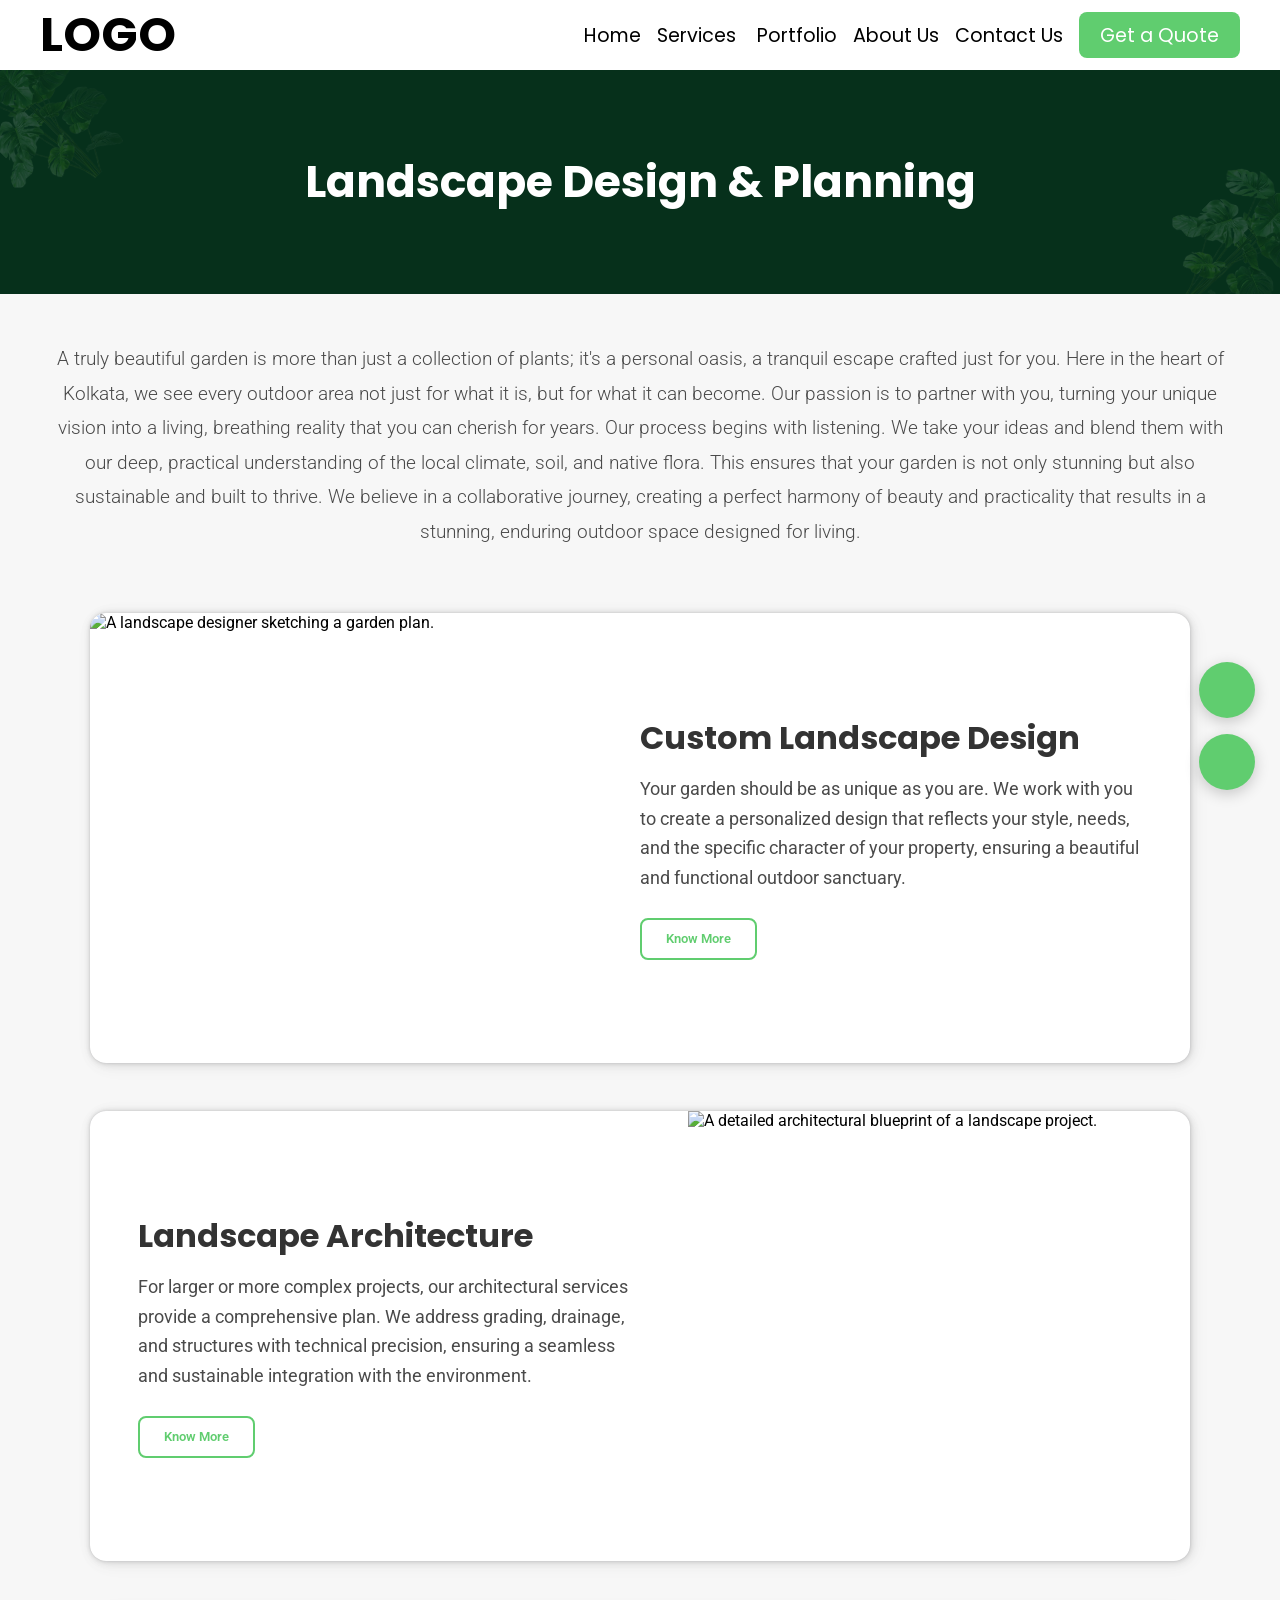
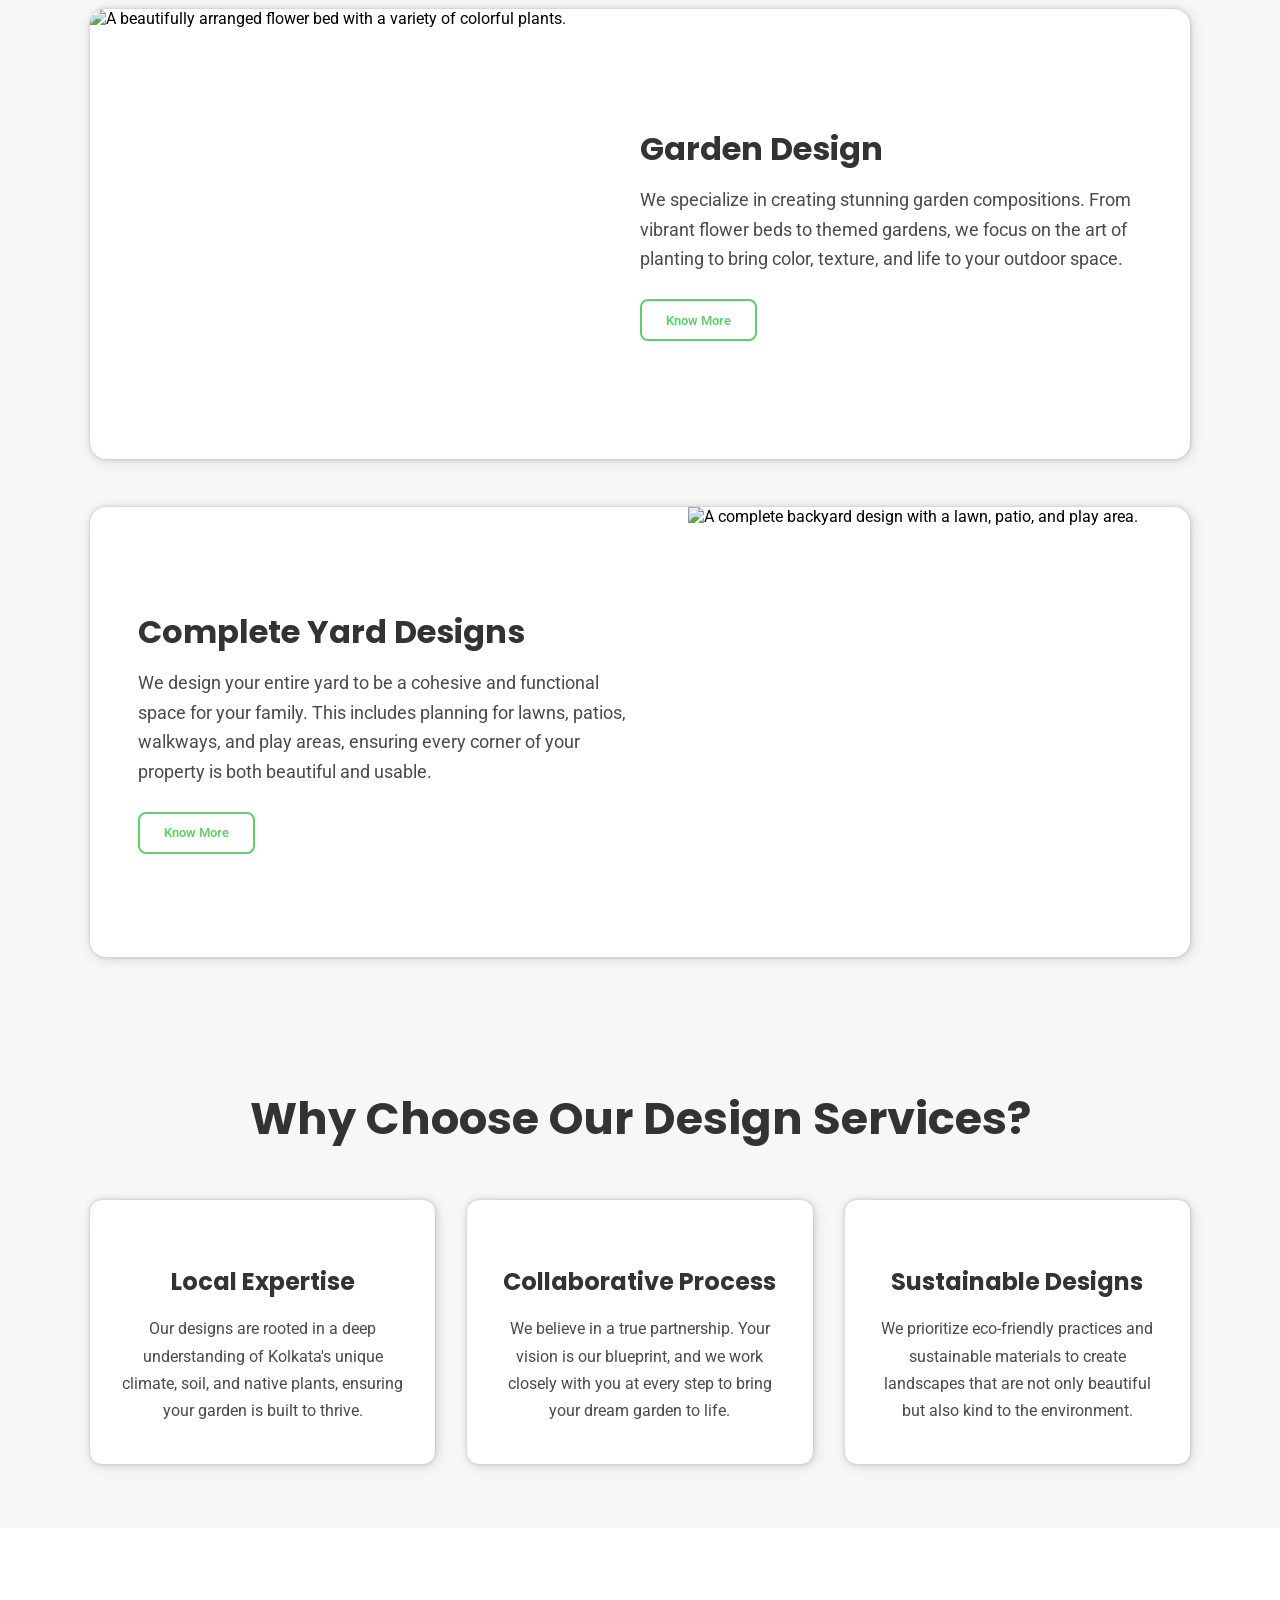
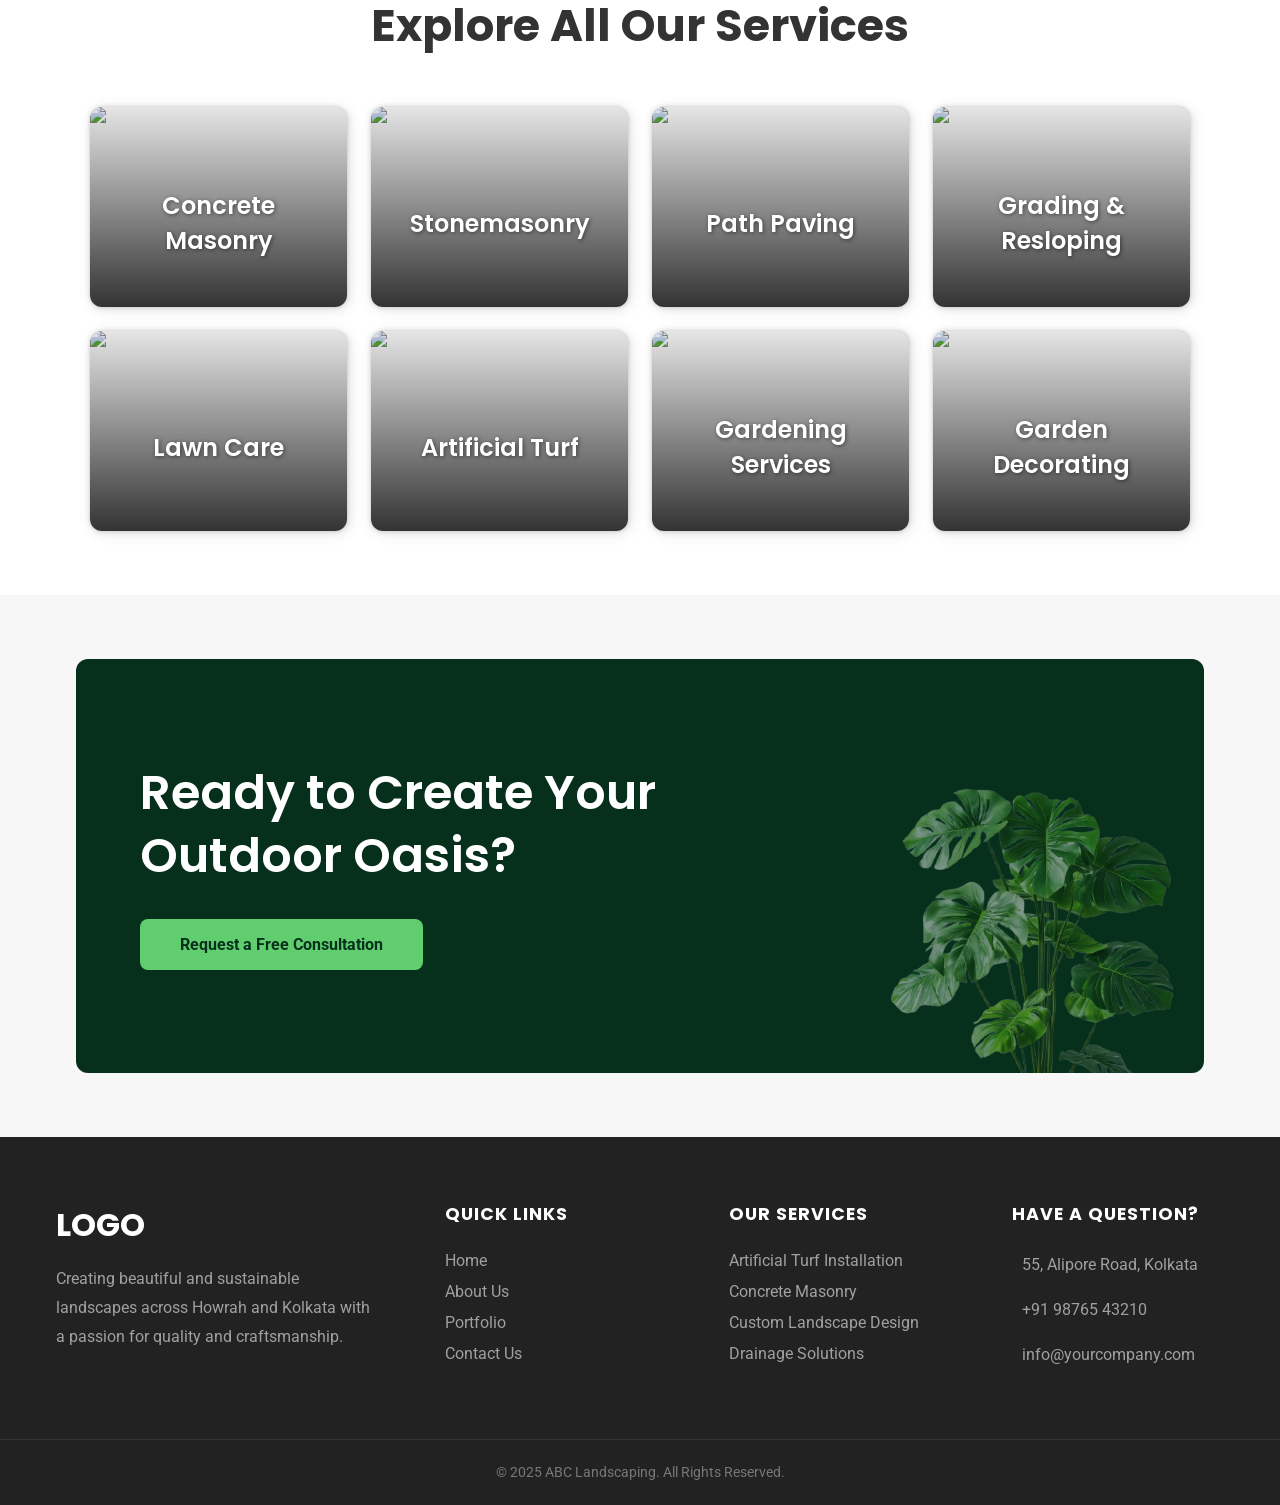
==== commit e8f7631c: "done" ====
--- a/service-1.html
+++ b/service-1.html
@@ -14,6 +14,7 @@
   <noscript>
     <link rel="stylesheet" href="css/services.css">
   </noscript>
+
 
   <link rel="preconnect" href="https://fonts.googleapis.com">
   <link rel="preconnect" href="https://fonts.gstatic.com" crossorigin>
@@ -140,81 +141,178 @@
       </p>
     </article>
 
-    <!-- ============================================= -->
-    <!-- Service Feature Section (Zig-Zag Layout) -->
-    <!-- ============================================= -->
-    <section class="feature-section-container">
-
-      <!-- Feature 1: Custom Landscape Design -->
-      <div class="feature-block">
-        <div class="feature-image-wrapper">
-          <img src="https://encrypted-tbn0.gstatic.com/images?q=tbn:ANd9GcQGC_iZGE5et56w86YaztKWwakvnnn4p98saw&s"
-            alt="A landscape designer sketching a garden plan.">
+<!-- ============================================= -->
+<!-- Service Feature Section (Zig-Zag Layout) -->
+<!-- ============================================= -->
+<section class="feature-section-container">
+
+  <!-- Feature 1: Custom Landscape Design (Image on Left) -->
+  <div class="feature-block" data-service-id="custom-design">
+    <div class="feature-image-wrapper">
+      <img src="https://encrypted-tbn0.gstatic.com/images?q=tbn:ANd9GcQGC_iZGE5et56w86YaztKWwakvnnn4p98saw&s" alt="A landscape designer sketching a garden plan.">
+    </div>
+    <div class="feature-text-wrapper">
+      <h3>Custom Landscape Design</h3>
+      <p>Your garden should be as unique as you are. We work with you to create a personalized design that reflects your style, needs, and the specific character of your property, ensuring a beautiful and functional outdoor sanctuary.</p>
+      <button class="know-more-btn">Know More</button>
+    </div>
+  </div>
+
+  <!-- Feature 2: Landscape Architecture (Image on Right) -->
+  <div class="feature-block reverse-layout" data-service-id="architecture">
+    <div class="feature-image-wrapper">
+      <img src="https://encrypted-tbn0.gstatic.com/images?q=tbn:ANd9GcSxyrkKh1sXUXBLMjMq5XUOhnaFU5zOx4m6pA&s" alt="A detailed architectural blueprint of a landscape project.">
+    </div>
+    <div class="feature-text-wrapper">
+      <h3>Landscape Architecture</h3>
+      <p>For larger or more complex projects, our architectural services provide a comprehensive plan. We address grading, drainage, and structures with technical precision, ensuring a seamless and sustainable integration with the environment.</p>
+      <button class="know-more-btn">Know More</button>
+    </div>
+  </div>
+
+  <!-- Feature 3: Garden Design (Image on Left) -->
+  <div class="feature-block" data-service-id="garden-design">
+    <div class="feature-image-wrapper">
+      <img src="https://hips.hearstapps.com/hmg-prod/images/landscaping-ideas-hbx010118wade03-1675191103.jpg?crop=0.889xw:1.00xh;0.0442xw,0&resize=980:*" alt="A beautifully arranged flower bed with a variety of colorful plants.">
+    </div>
+    <div class="feature-text-wrapper">
+      <h3>Garden Design</h3>
+      <p>We specialize in creating stunning garden compositions. From vibrant flower beds to themed gardens, we focus on the art of planting to bring color, texture, and life to your outdoor space.</p>
+      <button class="know-more-btn">Know More</button>
+    </div>
+  </div>
+
+  <!-- Feature 4: Yard Designs (Image on Right) -->
+  <div class="feature-block reverse-layout" data-service-id="yard-design">
+    <div class="feature-image-wrapper">
+      <img src="https://hgtvhome.sndimg.com/content/dam/images/hgtv/fullset/2018/2/1/0/OA18_Casa-Smith-Designs_Enchanted-Evening_013.jpg.rend.hgtvcom.616.411.suffix/1517492969938.jpeg" alt="A complete backyard design with a lawn, patio, and play area.">
+    </div>
+    <div class="feature-text-wrapper">
+      <h3>Complete Yard Designs</h3>
+      <p>We design your entire yard to be a cohesive and functional space for your family. This includes planning for lawns, patios, walkways, and play areas, ensuring every corner of your property is both beautiful and usable.</p>
+      <button class="know-more-btn">Know More</button>
+    </div>
+  </div>
+
+</section>
+
+
+
+
+</section> <!-- This is the closing tag of your feature-section-container -->
+
+<!-- ============================================= -->
+<!-- Why Choose Us Section -->
+<!-- ============================================= -->
+<section class="why-choose-us-section">
+  <h2 class="section-heading">Why Choose Our Design Services?</h2>
+  <div class="why-choose-grid">
+
+    <!-- Feature Card 1 -->
+    <div class="why-choose-card">
+      <div class="why-choose-icon">
+        <i class="fas fa-map-marked-alt"></i>
+      </div>
+      <h3>Local Expertise</h3>
+      <p>Our designs are rooted in a deep understanding of Kolkata's unique climate, soil, and native plants, ensuring your garden is built to thrive.</p>
+    </div>
+
+    <!-- Feature Card 2 -->
+    <div class="why-choose-card">
+      <div class="why-choose-icon">
+        <i class="fas fa-users"></i>
+      </div>
+      <h3>Collaborative Process</h3>
+      <p>We believe in a true partnership. Your vision is our blueprint, and we work closely with you at every step to bring your dream garden to life.</p>
+    </div>
+
+    <!-- Feature Card 3 -->
+    <div class="why-choose-card">
+      <div class="why-choose-icon">
+        <i class="fas fa-leaf"></i>
+      </div>
+      <h3>Sustainable Designs</h3>
+      <p>We prioritize eco-friendly practices and sustainable materials to create landscapes that are not only beautiful but also kind to the environment.</p>
+    </div>
+
+  </div>
+</section>
+
+<!-- ============================================= -->
+<!-- Other Services Section (Individual Cards) -->
+<!-- ============================================= -->
+<section class="other-services-section">
+  <h2 class="section-heading">Explore All Our Services</h2>
+  <div class="individual-services-grid">
+
+    <!-- Hardscaping & Construction -->
+    <a href="service-2.html#concrete" class="individual-service-card">
+      <img src="https://images.unsplash.com/photo-1594499456943-4115a8c22247?q=80&w=870&auto=format&fit=crop" alt="Concrete Masonry">
+      <div class="individual-card-content">
+        <h4>Concrete Masonry</h4>
+      </div>
+    </a>
+    <a href="service-2.html#stone" class="individual-service-card">
+      <img src="https://images.unsplash.com/photo-1588293457679-348b4b6c433b?q=80&w=870&auto=format&fit=crop" alt="Stonemasonry">
+      <div class="individual-card-content">
+        <h4>Stonemasonry</h4>
+      </div>
+    </a>
+    <a href="service-2.html#paving" class="individual-service-card">
+      <img src="https://images.unsplash.com/photo-1618221316039-368753e1f57c?q=80&w=870&auto=format&fit=crop" alt="Path Paving">
+      <div class="individual-card-content">
+        <h4>Path Paving</h4>
+      </div>
+    </a>
+    <a href="service-2.html#grading" class="individual-service-card">
+      <img src="https://images.unsplash.com/photo-1631012648839-a5d6e2f3a6a5?q=80&w=870&auto=format&fit=crop" alt="Grading and Resloping">
+      <div class="individual-card-content">
+        <h4>Grading & Resloping</h4>
+      </div>
+    </a>
+
+    <!-- Lawn & Garden Services -->
+    <a href="service-3.html#lawn-care" class="individual-service-card">
+      <img src="https://images.unsplash.com/photo-1622542796254-6b2a7a282319?q=80&w=870&auto=format&fit=crop" alt="Lawn Care">
+      <div class="individual-card-content">
+        <h4>Lawn Care</h4>
+      </div>
+    </a>
+    <a href="service-3.html#artificial-turf" class="individual-service-card">
+      <img src="https://images.unsplash.com/photo-1631928173635-1b29a65664a7?q=80&w=870&auto=format&fit=crop" alt="Artificial Turf Installation">
+      <div class="individual-card-content">
+        <h4>Artificial Turf</h4>
+      </div>
+    </a>
+    <a href="service-3.html#gardening" class="individual-service-card">
+      <img src="https://images.unsplash.com/photo-1558291223-1a7b5a5b5b08?q=80&w=870&auto=format&fit=crop" alt="Gardening Services">
+      <div class="individual-card-content">
+        <h4>Gardening Services</h4>
+      </div>
+    </a>
+    <a href="service-3.html#decorating" class="individual-service-card">
+      <img src="https://images.unsplash.com/photo-1599412265910-2d885a498553?q=80&w=870&auto=format&fit=crop" alt="Garden Decorating">
+      <div class="individual-card-content">
+        <h4>Garden Decorating</h4>
+      </div>
+    </a>
+    
+  </div>
+</section>
+
+
+
+
+
+    <div id="fab-hide-trigger-zone">
+
+       <section class="final-cta-section">
+        <div class="cta-content-wrapper">
+          <h2>Ready to Create Your Outdoor Oasis?</h2>
+          <a href="#" class="cta-button js-open-popup">Request a Free Consultation</a>
         </div>
-        <div class="feature-text-wrapper">
-          <h3>Custom Landscape Design</h3>
-          <p>Your garden should be as unique as you are. We work with you to create a personalized design that reflects
-            your style, needs, and the specific character of your property, ensuring a beautiful and functional outdoor
-            sanctuary.</p>
-        </div>
-      </div>
-
-      <!-- Feature 2: Landscape Architecture Services -->
-      <div class="feature-block reverse-layout">
-        <div class="feature-image-wrapper">
-          <img src="https://encrypted-tbn0.gstatic.com/images?q=tbn:ANd9GcSxyrkKh1sXUXBLMjMq5XUOhnaFU5zOx4m6pA&s"
-            alt="A detailed architectural blueprint of a landscape project.">
-        </div>
-        <div class="feature-text-wrapper">
-          <h3>Landscape Architecture</h3>
-          <p>For larger or more complex projects, our architectural services provide a comprehensive plan. We address
-            grading, drainage, structures, and planting with technical precision, ensuring a seamless and sustainable
-            integration with the environment.</p>
-        </div>
-      </div>
-
-      <!-- Feature 3: Garden Design -->
-      <div class="feature-block">
-        <div class="feature-image-wrapper">
-          <img src="https://hips.hearstapps.com/hmg-prod/images/landscaping-ideas-hbx010118wade03-1675191103.jpg?crop=0.889xw:1.00xh;0.0442xw,0&resize=980:*"
-            alt="A beautifully arranged flower bed with a variety of colorful plants.">
-        </div>
-        <div class="feature-text-wrapper">
-          <h3>Garden Design</h3>
-          <p>We specialize in creating stunning garden compositions. From vibrant flower beds and lush foliage
-            combinations to themed gardens, we focus on the art of planting to bring color, texture, and life to your
-            outdoor space.</p>
-        </div>
-      </div>
-
-      <!-- Feature 4: Yard Designs -->
-      <div class="feature-block reverse-layout">
-        <div class="feature-image-wrapper">
-          <img src="https://hgtvhome.sndimg.com/content/dam/images/hgtv/fullset/2018/2/1/0/OA18_Casa-Smith-Designs_Enchanted-Evening_013.jpg.rend.hgtvcom.616.411.85.suffix/1517492969938.webp"
-            alt="A complete backyard design with a lawn, patio, and play area.">
-        </div>
-        <div class="feature-text-wrapper">
-          <h3>Complete Yard Designs</h3>
-          <p>We design your entire yard to be a cohesive and functional space for your family. This includes planning
-            for lawns, patios, walkways, and play areas, ensuring every corner of your property is both beautiful and
-            usable.</p>
-        </div>
-      </div>
-
-    </section>
-
-
-
-
-
-
-
-
-
-
-
-
-    <div id="fab-hide-trigger-zone">
+        <img src="assets/plant.png" alt="A decorative plant leaf" class="cta-plant-image">
+      </section>
 
       <!-- ============================================= -->
       <!-- Universal Popup Contact Form -->
@@ -227,7 +325,13 @@
         <div class="popup-form-content">
           <h2>Message Us</h2>
           <!-- This form is ready for Cloudflare Workers -->
-          <form id="contact-form" name="contact" method="POST">
+         <!-- This is the final, simple form using Web3Forms -->
+          <form id="contact-form" action="https://api.web3forms.com/submit" method="POST">
+
+            <!-- This hidden input is where you put your key -->
+            <input type="hidden" name="access_key" value="4306c25c-b7da-4a01-a9f2-79cb81c2a941">
+
+            <!-- All your other input fields stay the same -->
             <input type="text" name="name" placeholder="Name *" required>
             <input type="email" name="email" placeholder="Email *" required>
             <input type="tel" name="phone" placeholder="Phone *" required>
@@ -243,9 +347,11 @@
             </div>
             <input type="text" name="location" placeholder="Location">
             <textarea name="message" placeholder="Message" rows="4"></textarea>
+
+            <!-- The Turnstile div is now gone -->
+
             <button type="submit" class="popup-submit-btn">SEND</button>
 
-            <!-- Add this new div for status messages -->
             <div id="form-status" class="form-status-message"></div>
           </form>
         </div>
@@ -323,11 +429,27 @@
     </div>
 
   </div>
+
+  <!-- ============================================= -->
+<!-- Universal Service Details Modal -->
+<!-- ============================================= -->
+<div class="service-modal-overlay" id="service-modal-overlay"></div>
+<div class="service-modal" id="service-modal">
+    <button class="modal-close-btn" id="modal-close-btn">&times;</button>
+    <div class="modal-content" id="modal-content">
+        <!-- Content will be injected here by JavaScript -->
+    </div>
+</div>
+
+
   <script src="js/script.js" defer></script>
+  <script src="js/services.js"></script>
 
   <a href="#" id="scrollToTopBtn" class="scroll-to-top-btn">
     <i class="fas fa-arrow-up"></i>
   </a>
+
+  
 </body>
 
 </html>
--- a/css/style.css
+++ b/css/style.css
@@ -215,6 +215,22 @@
 .mobile-dropdown.is-open .mobile-arrow {
   transform: rotate(180deg);
 }
+
+
+/* ============================================= */
+/* --- Mobile Accordion Text Color Fix --- */
+/* ============================================= */
+
+
+.mobile-dropdown > .nav-link {
+  color: #333;
+}
+
+.mobile-dropdown.is-open > .nav-link {
+  color: var(--button-color);
+}
+
+
 .mobile-submenu {
   list-style: none;
   padding-left: 2.5rem;
@@ -1746,6 +1762,12 @@
     margin-top: 5px;
   }
 
+  .dropdown-li:hover .dropdown-menu {
+  opacity: 1;
+  visibility: visible;
+  margin-top: 5px;
+}
+
  .dropdown-menu li a {
     padding: 0.8rem 1.5rem;
     display: block;
--- a/css/style.css
+++ b/css/style.css
@@ -215,6 +215,22 @@
 .mobile-dropdown.is-open .mobile-arrow {
   transform: rotate(180deg);
 }
+
+
+/* ============================================= */
+/* --- Mobile Accordion Text Color Fix --- */
+/* ============================================= */
+
+
+.mobile-dropdown > .nav-link {
+  color: #333;
+}
+
+.mobile-dropdown.is-open > .nav-link {
+  color: var(--button-color);
+}
+
+
 .mobile-submenu {
   list-style: none;
   padding-left: 2.5rem;
@@ -1746,6 +1762,12 @@
     margin-top: 5px;
   }
 
+  .dropdown-li:hover .dropdown-menu {
+  opacity: 1;
+  visibility: visible;
+  margin-top: 5px;
+}
+
  .dropdown-menu li a {
     padding: 0.8rem 1.5rem;
     display: block;
--- a/css/services.css
+++ b/css/services.css
@@ -118,6 +118,351 @@
   font-size: 1.1rem;
 }
 
+/* ============================================= */
+/* --- "Know More" Button & Service Modal (v2) --- */
+/* ============================================= */
+
+/* Know More Button (no changes) */
+.know-more-btn {
+  display: inline-block;
+  margin-top: 1.5rem;
+  padding: 0.7rem 1.5rem;
+  background-color: transparent;
+  color: var(--button-color);
+  border: 2px solid var(--button-color);
+  border-radius: 8px;
+  font-weight: 600;
+  cursor: pointer;
+  transition: all 0.3s ease;
+}
+
+.know-more-btn:hover {
+  background-color: var(--button-color);
+  color: white;
+}
+
+/* Modal Overlay (no changes) */
+.service-modal-overlay {
+  position: fixed;
+  top: 0;
+  left: 0;
+  width: 100%;
+  height: 100%;
+  background-color: rgba(0, 0, 0, 0.7);
+  z-index: 2999;
+  opacity: 0;
+  visibility: hidden;
+  transition: opacity 0.3s ease, visibility 0.3s ease;
+}
+
+.service-modal-overlay.active {
+  opacity: 1;
+  visibility: visible;
+}
+
+/* Modal Container (no changes) */
+.service-modal {
+  position: fixed;
+  top: 50%;
+  left: 50%;
+  transform: translate(-50%, -50%) scale(0.95);
+  z-index: 3000;
+  background-color: #ffffff;
+  width: calc(100% - 2rem);
+  max-width: 900px;
+  height: auto;
+  max-height: calc(100vh - 4rem);
+  overflow-y: auto;
+  border-radius: 12px;
+  box-shadow: 0 10px 30px rgba(0, 0, 0, 0.2);
+  opacity: 0;
+  visibility: hidden;
+  transition: all 0.3s ease;
+}
+
+.service-modal.active {
+  opacity: 1;
+  visibility: visible;
+  transform: translate(-50%, -50%) scale(1);
+}
+
+.modal-close-btn {
+  position: absolute;
+  top: 15px;
+  right: 20px;
+  background: transparent;
+  border: none;
+  font-size: 2.5rem;
+  line-height: 1;
+  cursor: pointer;
+  color: #888;
+}
+
+/* --- NEW: Responsive Text and Accordion FAQ Styles --- */
+.modal-content {
+  padding: 2rem;
+}
+
+.modal-content h2 {
+  font-size: clamp(1.8rem, 5vw, 2.5rem); /* Responsive */
+  margin-bottom: 1rem;
+}
+
+.modal-content > p { /* Target only the main description paragraph */
+  font-size: clamp(1rem, 2.5vw, 1.1rem); /* Responsive */
+  line-height: 1.7;
+  margin-bottom: 2rem;
+}
+
+.modal-gallery {
+  display: grid;
+  grid-template-columns: repeat(auto-fit, minmax(200px, 1fr));
+  gap: 1rem;
+  margin-bottom: 2rem;
+}
+
+.modal-gallery img {
+  width: 100%;
+  height: 180px;
+  object-fit: cover;
+  border-radius: 8px;
+}
+
+.faq-section h3 {
+  font-size: clamp(1.5rem, 4vw, 2rem); /* Responsive */
+  margin-bottom: 1.5rem;
+  border-top: 1px solid #eee;
+  padding-top: 2rem;
+}
+
+.faq-item {
+  border-bottom: 1px solid #eee;
+}
+
+.faq-question {
+  display: flex;
+  justify-content: space-between;
+  align-items: center;
+  padding: 1rem 0;
+  cursor: pointer;
+}
+
+.faq-question h4 {
+  font-size: clamp(1.1rem, 3vw, 1.25rem); /* Responsive */
+  font-weight: 600;
+  color: #333;
+}
+
+.faq-icon {
+  position: relative;
+  width: 20px;
+  height: 20px;
+  flex-shrink: 0;
+  margin-left: 1rem;
+}
+
+.faq-icon::before,
+.faq-icon::after {
+  content: '';
+  position: absolute;
+  top: 50%;
+  left: 50%;
+  width: 14px;
+  height: 2px;
+  background-color: var(--button-color);
+  transition: transform 0.3s ease;
+}
+
+.faq-icon::after {
+  transform: translate(-50%, -50%) rotate(90deg);
+}
+.faq-icon::before {
+  transform: translate(-50%, -50%);
+}
+
+.faq-item.is-open .faq-icon::after {
+  transform: translate(-50%, -50%) rotate(0deg); /* Hides vertical bar */
+}
+
+.faq-answer {
+  max-height: 0;
+  overflow: hidden;
+  transition: max-height 0.4s ease-in-out;
+}
+
+.faq-answer p {
+  padding: 0 0 1.5rem 0;
+  font-size: clamp(0.95rem, 2.5vw, 1rem); /* Responsive */
+  line-height: 1.7;
+  color: var(--para-text);
+}
+
+/* ============================================= */
+/* --- Why Choose Us Section --- */
+/* ============================================= */
+
+.why-choose-us-section {
+  padding: 4rem 1.5rem;
+  background-color: #f7f7f7; /* A very light grey to separate it */
+}
+
+/* Re-using the heading style from your homepage */
+.section-heading {
+  text-align: center;
+  font-size: clamp(2rem, 5vw, 2.8rem);
+  margin-bottom: 3rem;
+  color: #333;
+}
+
+.why-choose-grid {
+  display: grid;
+  /* Creates a responsive grid that wraps automatically */
+  grid-template-columns: repeat(auto-fit, minmax(280px, 1fr));
+  gap: 2rem;
+  max-width: 1100px;
+  margin: 0 auto;
+}
+
+.why-choose-card {
+  background-color: #ffffff;
+  padding: 2.5rem 2rem;
+  text-align: center;
+  border-radius: 12px;
+  box-shadow: var(--box-shaow);
+  transition: transform 0.3s ease;
+}
+
+.why-choose-card:hover {
+  transform: translateY(-10px);
+}
+
+.why-choose-icon {
+  font-size: 2.5rem;
+  color: var(--button-color); /* Your brand's green */
+  margin-bottom: 1.5rem;
+}
+
+.why-choose-card h3 {
+  font-size: 1.5rem;
+  margin-bottom: 1rem;
+  color: #333;
+}
+
+.why-choose-card p {
+  color: var(--para-text);
+  line-height: 1.7;
+}
+
+/* ============================================= */
+/* --- Other Services Sub-List Styles --- */
+/* ============================================= */
+
+.other-service-sublist {
+  list-style: none;
+  padding: 0;
+  margin-top: 1.5rem;
+  text-align: center;
+  flex-grow: 1; /* Helps with alignment */
+}
+
+.other-service-sublist li {
+  margin-bottom: 0.75rem;
+}
+
+.other-service-sublist a {
+  color: var(--para-text);
+  text-decoration: none;
+  transition: color 0.3s ease;
+}
+
+.other-service-sublist a:hover {
+  color: var(--button-color);
+  text-decoration: underline;
+}
+
+/* ============================================= */
+/* --- Other Services Section (Individual Cards) --- */
+/* ============================================= */
+
+.other-services-section {
+  padding: 4rem 1.5rem;
+  background-color: #ffffff;
+}
+
+.individual-services-grid {
+  display: grid;
+  /* Creates a responsive grid of cards */
+  grid-template-columns: repeat(auto-fill, minmax(250px, 1fr));
+  gap: 1.5rem;
+  max-width: 1100px;
+  margin: 0 auto;
+}
+
+.individual-service-card {
+  position: relative;
+  display: block;
+  height: 200px; /* A consistent height for all cards */
+  border-radius: 12px;
+  overflow: hidden;
+  box-shadow: var(--box-shaow);
+  text-decoration: none;
+  color: white;
+  transition: transform 0.3s ease;
+}
+
+.individual-service-card:hover {
+  transform: scale(1.05);
+}
+
+.individual-service-card img {
+  position: absolute;
+  top: 0;
+  left: 0;
+  width: 100%;
+  height: 100%;
+  object-fit: cover;
+  z-index: 1;
+}
+
+/* Dark overlay for text readability */
+.individual-service-card::after {
+  content: '';
+  position: absolute;
+  top: 0;
+  left: 0;
+  width: 100%;
+  height: 100%;
+  background: linear-gradient(to top, rgba(0, 0, 0, 0.8), rgba(0, 0, 0, 0.1));
+  z-index: 2;
+}
+
+.individual-card-content {
+  position: relative;
+  z-index: 3;
+  height: 100%;
+  display: flex;
+  justify-content: center;
+  align-items: center;
+  text-align: center;
+  padding: 1rem;
+}
+
+.individual-card-content h4 {
+  font-size: 1.5rem;
+  font-weight: 600;
+  text-shadow: 1px 1px 4px rgba(0,0,0,0.5);
+}
+
+
+
+
+
+
+
+
+
+
+
 
 
 
@@ -141,10 +486,19 @@
     flex: 1; 
   }
 
+  /* --- THIS IS THE FIX --- */
+  .feature-image-wrapper {
+    /* Set a fixed, consistent height for all image containers on desktop */
+    height: 450px;
+  }
+
   .feature-image-wrapper img {
+    /* Make the image fill the container perfectly */
+    width: 100%;
     height: 100%;
-    min-height: 420px;
+    object-fit: cover; /* This crops the image nicely without stretching it */
   }
+  /* --- END OF FIX --- */
   
   .feature-text-wrapper {
     padding: 3rem;
--- a/css/services.css
+++ b/css/services.css
@@ -118,6 +118,351 @@
   font-size: 1.1rem;
 }
 
+/* ============================================= */
+/* --- "Know More" Button & Service Modal (v2) --- */
+/* ============================================= */
+
+/* Know More Button (no changes) */
+.know-more-btn {
+  display: inline-block;
+  margin-top: 1.5rem;
+  padding: 0.7rem 1.5rem;
+  background-color: transparent;
+  color: var(--button-color);
+  border: 2px solid var(--button-color);
+  border-radius: 8px;
+  font-weight: 600;
+  cursor: pointer;
+  transition: all 0.3s ease;
+}
+
+.know-more-btn:hover {
+  background-color: var(--button-color);
+  color: white;
+}
+
+/* Modal Overlay (no changes) */
+.service-modal-overlay {
+  position: fixed;
+  top: 0;
+  left: 0;
+  width: 100%;
+  height: 100%;
+  background-color: rgba(0, 0, 0, 0.7);
+  z-index: 2999;
+  opacity: 0;
+  visibility: hidden;
+  transition: opacity 0.3s ease, visibility 0.3s ease;
+}
+
+.service-modal-overlay.active {
+  opacity: 1;
+  visibility: visible;
+}
+
+/* Modal Container (no changes) */
+.service-modal {
+  position: fixed;
+  top: 50%;
+  left: 50%;
+  transform: translate(-50%, -50%) scale(0.95);
+  z-index: 3000;
+  background-color: #ffffff;
+  width: calc(100% - 2rem);
+  max-width: 900px;
+  height: auto;
+  max-height: calc(100vh - 4rem);
+  overflow-y: auto;
+  border-radius: 12px;
+  box-shadow: 0 10px 30px rgba(0, 0, 0, 0.2);
+  opacity: 0;
+  visibility: hidden;
+  transition: all 0.3s ease;
+}
+
+.service-modal.active {
+  opacity: 1;
+  visibility: visible;
+  transform: translate(-50%, -50%) scale(1);
+}
+
+.modal-close-btn {
+  position: absolute;
+  top: 15px;
+  right: 20px;
+  background: transparent;
+  border: none;
+  font-size: 2.5rem;
+  line-height: 1;
+  cursor: pointer;
+  color: #888;
+}
+
+/* --- NEW: Responsive Text and Accordion FAQ Styles --- */
+.modal-content {
+  padding: 2rem;
+}
+
+.modal-content h2 {
+  font-size: clamp(1.8rem, 5vw, 2.5rem); /* Responsive */
+  margin-bottom: 1rem;
+}
+
+.modal-content > p { /* Target only the main description paragraph */
+  font-size: clamp(1rem, 2.5vw, 1.1rem); /* Responsive */
+  line-height: 1.7;
+  margin-bottom: 2rem;
+}
+
+.modal-gallery {
+  display: grid;
+  grid-template-columns: repeat(auto-fit, minmax(200px, 1fr));
+  gap: 1rem;
+  margin-bottom: 2rem;
+}
+
+.modal-gallery img {
+  width: 100%;
+  height: 180px;
+  object-fit: cover;
+  border-radius: 8px;
+}
+
+.faq-section h3 {
+  font-size: clamp(1.5rem, 4vw, 2rem); /* Responsive */
+  margin-bottom: 1.5rem;
+  border-top: 1px solid #eee;
+  padding-top: 2rem;
+}
+
+.faq-item {
+  border-bottom: 1px solid #eee;
+}
+
+.faq-question {
+  display: flex;
+  justify-content: space-between;
+  align-items: center;
+  padding: 1rem 0;
+  cursor: pointer;
+}
+
+.faq-question h4 {
+  font-size: clamp(1.1rem, 3vw, 1.25rem); /* Responsive */
+  font-weight: 600;
+  color: #333;
+}
+
+.faq-icon {
+  position: relative;
+  width: 20px;
+  height: 20px;
+  flex-shrink: 0;
+  margin-left: 1rem;
+}
+
+.faq-icon::before,
+.faq-icon::after {
+  content: '';
+  position: absolute;
+  top: 50%;
+  left: 50%;
+  width: 14px;
+  height: 2px;
+  background-color: var(--button-color);
+  transition: transform 0.3s ease;
+}
+
+.faq-icon::after {
+  transform: translate(-50%, -50%) rotate(90deg);
+}
+.faq-icon::before {
+  transform: translate(-50%, -50%);
+}
+
+.faq-item.is-open .faq-icon::after {
+  transform: translate(-50%, -50%) rotate(0deg); /* Hides vertical bar */
+}
+
+.faq-answer {
+  max-height: 0;
+  overflow: hidden;
+  transition: max-height 0.4s ease-in-out;
+}
+
+.faq-answer p {
+  padding: 0 0 1.5rem 0;
+  font-size: clamp(0.95rem, 2.5vw, 1rem); /* Responsive */
+  line-height: 1.7;
+  color: var(--para-text);
+}
+
+/* ============================================= */
+/* --- Why Choose Us Section --- */
+/* ============================================= */
+
+.why-choose-us-section {
+  padding: 4rem 1.5rem;
+  background-color: #f7f7f7; /* A very light grey to separate it */
+}
+
+/* Re-using the heading style from your homepage */
+.section-heading {
+  text-align: center;
+  font-size: clamp(2rem, 5vw, 2.8rem);
+  margin-bottom: 3rem;
+  color: #333;
+}
+
+.why-choose-grid {
+  display: grid;
+  /* Creates a responsive grid that wraps automatically */
+  grid-template-columns: repeat(auto-fit, minmax(280px, 1fr));
+  gap: 2rem;
+  max-width: 1100px;
+  margin: 0 auto;
+}
+
+.why-choose-card {
+  background-color: #ffffff;
+  padding: 2.5rem 2rem;
+  text-align: center;
+  border-radius: 12px;
+  box-shadow: var(--box-shaow);
+  transition: transform 0.3s ease;
+}
+
+.why-choose-card:hover {
+  transform: translateY(-10px);
+}
+
+.why-choose-icon {
+  font-size: 2.5rem;
+  color: var(--button-color); /* Your brand's green */
+  margin-bottom: 1.5rem;
+}
+
+.why-choose-card h3 {
+  font-size: 1.5rem;
+  margin-bottom: 1rem;
+  color: #333;
+}
+
+.why-choose-card p {
+  color: var(--para-text);
+  line-height: 1.7;
+}
+
+/* ============================================= */
+/* --- Other Services Sub-List Styles --- */
+/* ============================================= */
+
+.other-service-sublist {
+  list-style: none;
+  padding: 0;
+  margin-top: 1.5rem;
+  text-align: center;
+  flex-grow: 1; /* Helps with alignment */
+}
+
+.other-service-sublist li {
+  margin-bottom: 0.75rem;
+}
+
+.other-service-sublist a {
+  color: var(--para-text);
+  text-decoration: none;
+  transition: color 0.3s ease;
+}
+
+.other-service-sublist a:hover {
+  color: var(--button-color);
+  text-decoration: underline;
+}
+
+/* ============================================= */
+/* --- Other Services Section (Individual Cards) --- */
+/* ============================================= */
+
+.other-services-section {
+  padding: 4rem 1.5rem;
+  background-color: #ffffff;
+}
+
+.individual-services-grid {
+  display: grid;
+  /* Creates a responsive grid of cards */
+  grid-template-columns: repeat(auto-fill, minmax(250px, 1fr));
+  gap: 1.5rem;
+  max-width: 1100px;
+  margin: 0 auto;
+}
+
+.individual-service-card {
+  position: relative;
+  display: block;
+  height: 200px; /* A consistent height for all cards */
+  border-radius: 12px;
+  overflow: hidden;
+  box-shadow: var(--box-shaow);
+  text-decoration: none;
+  color: white;
+  transition: transform 0.3s ease;
+}
+
+.individual-service-card:hover {
+  transform: scale(1.05);
+}
+
+.individual-service-card img {
+  position: absolute;
+  top: 0;
+  left: 0;
+  width: 100%;
+  height: 100%;
+  object-fit: cover;
+  z-index: 1;
+}
+
+/* Dark overlay for text readability */
+.individual-service-card::after {
+  content: '';
+  position: absolute;
+  top: 0;
+  left: 0;
+  width: 100%;
+  height: 100%;
+  background: linear-gradient(to top, rgba(0, 0, 0, 0.8), rgba(0, 0, 0, 0.1));
+  z-index: 2;
+}
+
+.individual-card-content {
+  position: relative;
+  z-index: 3;
+  height: 100%;
+  display: flex;
+  justify-content: center;
+  align-items: center;
+  text-align: center;
+  padding: 1rem;
+}
+
+.individual-card-content h4 {
+  font-size: 1.5rem;
+  font-weight: 600;
+  text-shadow: 1px 1px 4px rgba(0,0,0,0.5);
+}
+
+
+
+
+
+
+
+
+
+
+
 
 
 
@@ -141,10 +486,19 @@
     flex: 1; 
   }
 
+  /* --- THIS IS THE FIX --- */
+  .feature-image-wrapper {
+    /* Set a fixed, consistent height for all image containers on desktop */
+    height: 450px;
+  }
+
   .feature-image-wrapper img {
+    /* Make the image fill the container perfectly */
+    width: 100%;
     height: 100%;
-    min-height: 420px;
+    object-fit: cover; /* This crops the image nicely without stretching it */
   }
+  /* --- END OF FIX --- */
   
   .feature-text-wrapper {
     padding: 3rem;
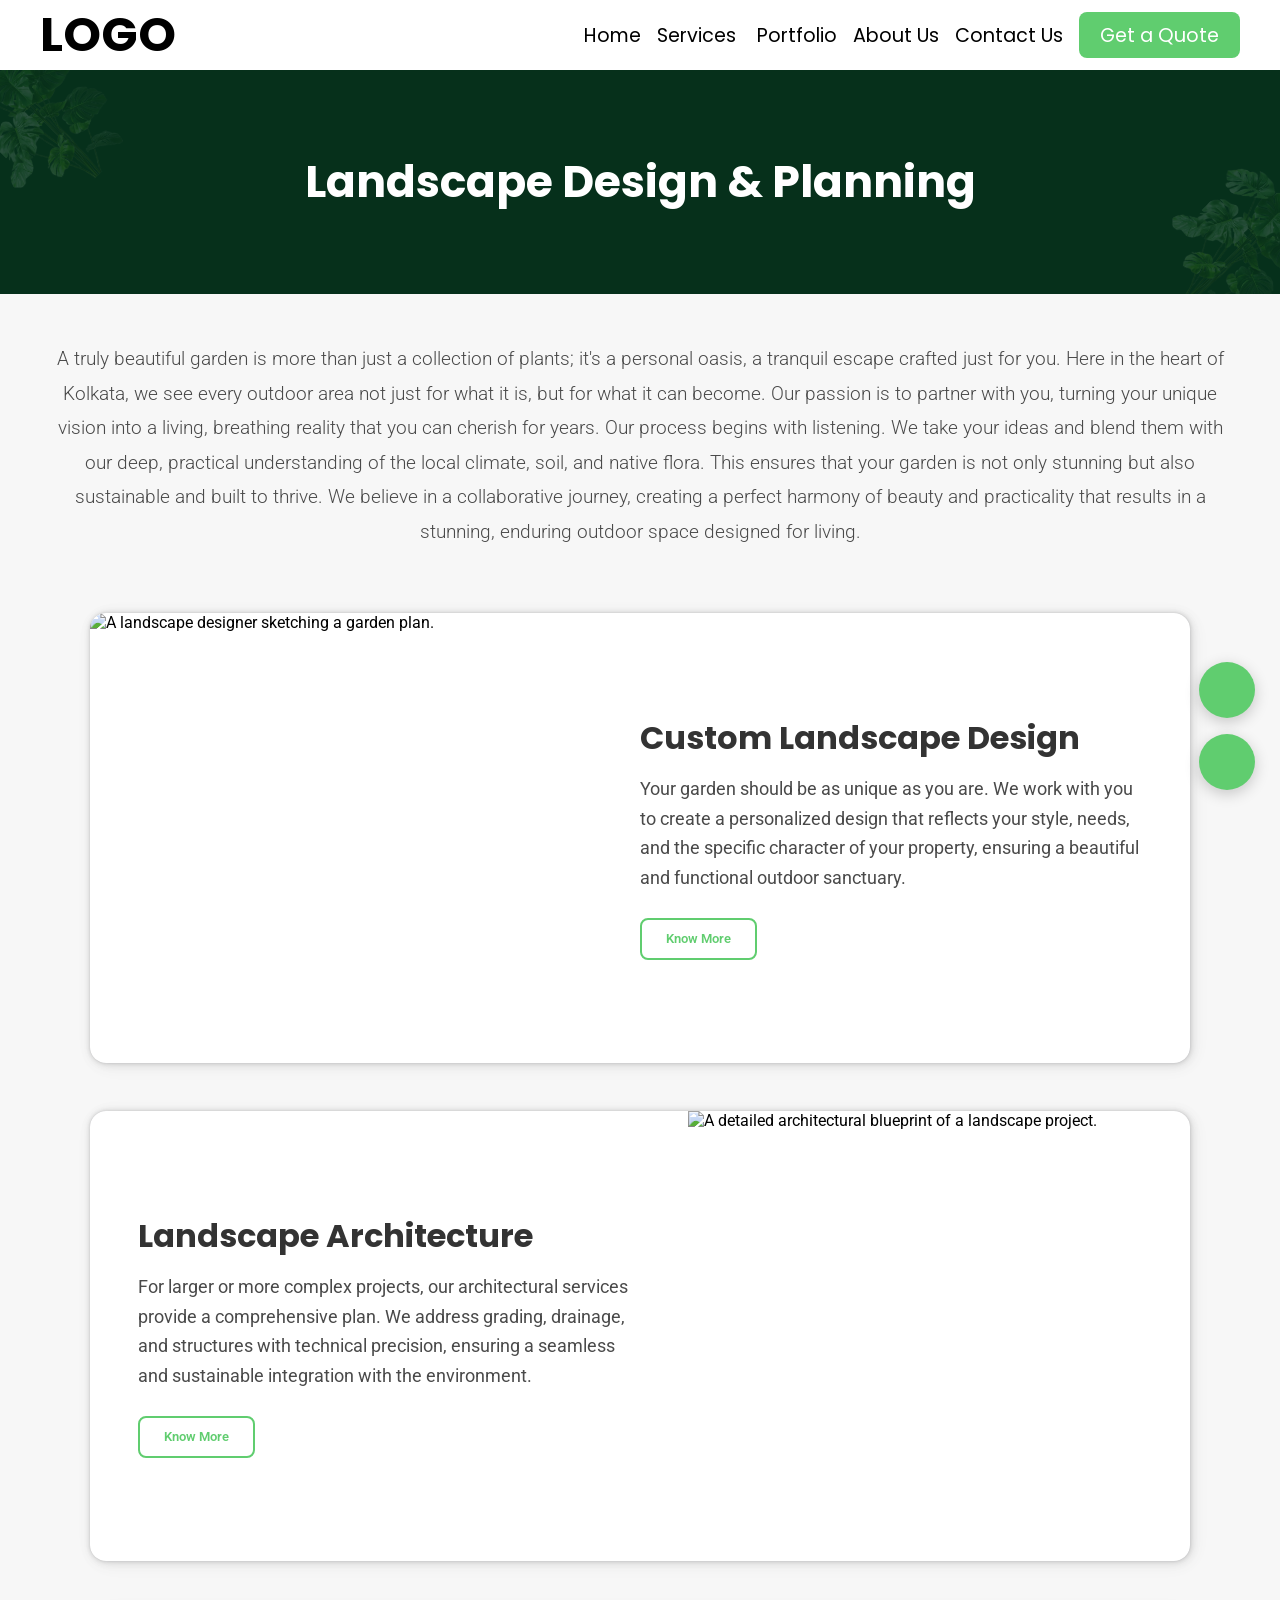
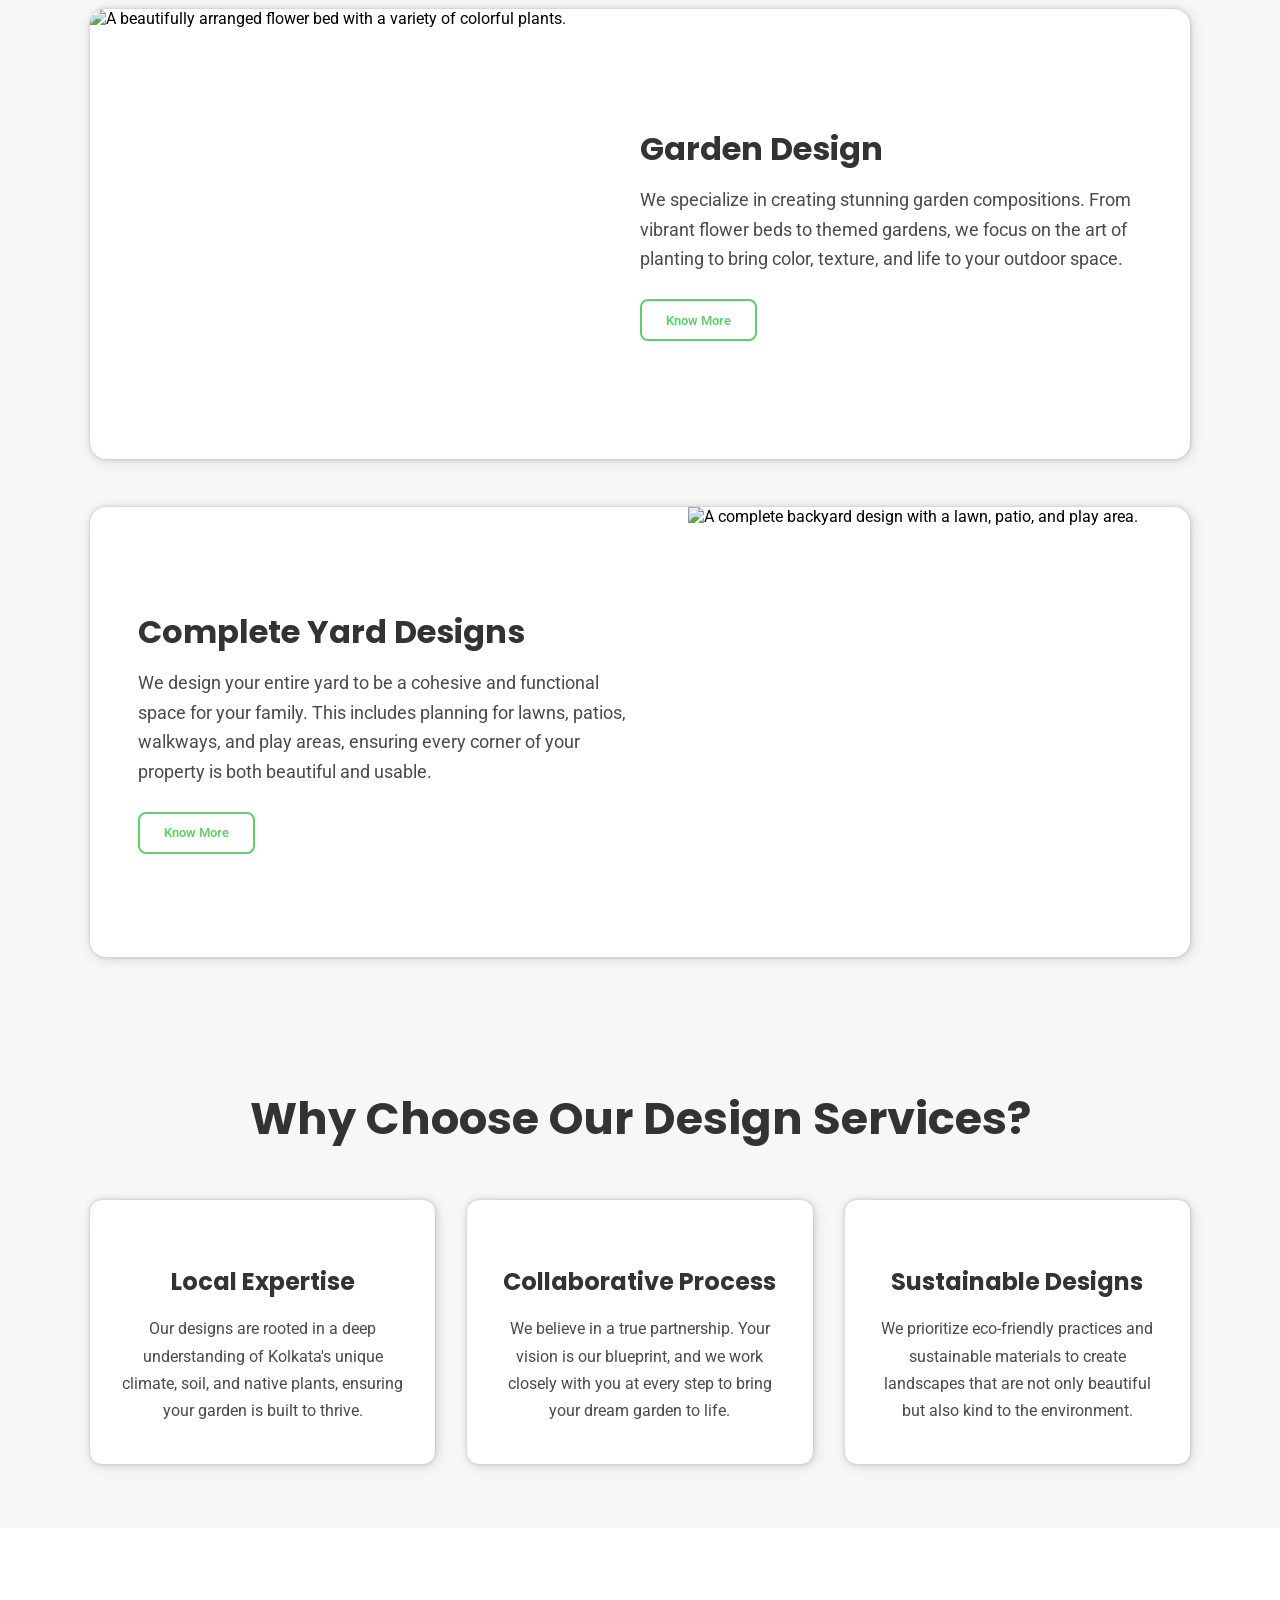
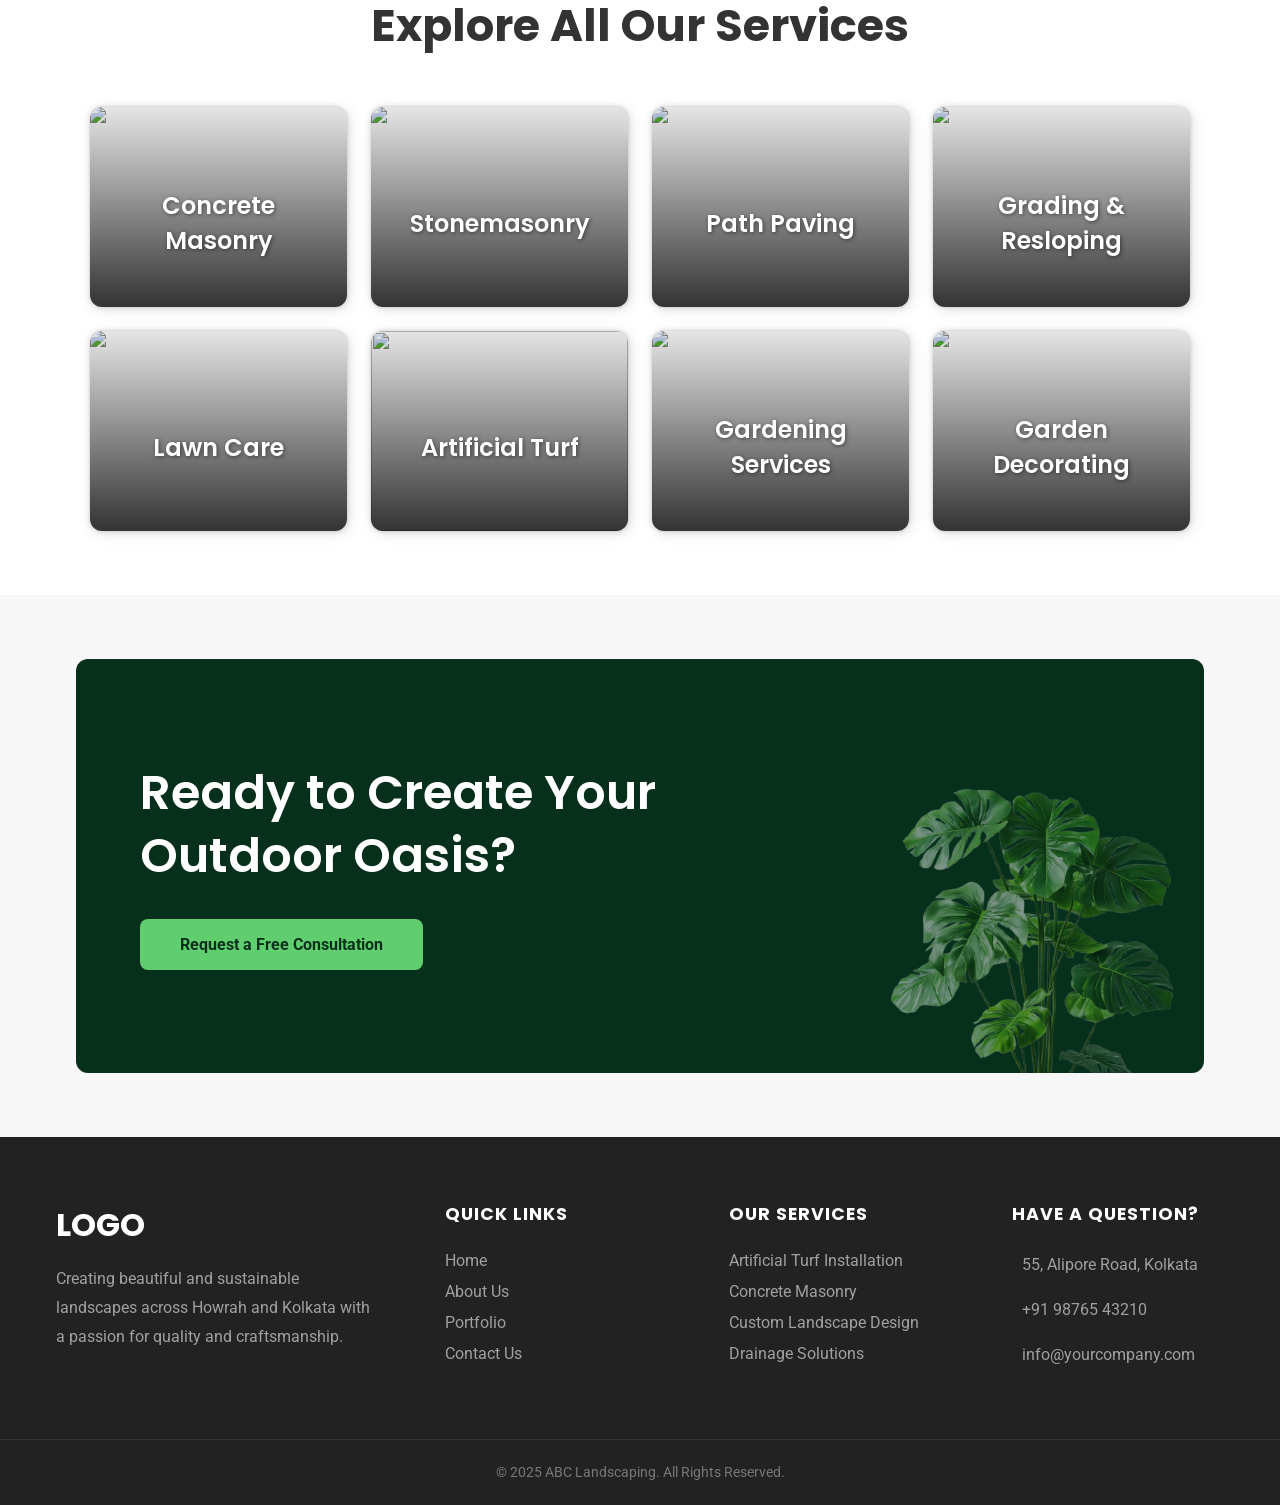
==== commit b4e41e7a: "done" ====
--- a/service-1.html
+++ b/service-1.html
@@ -30,7 +30,7 @@
   <header>
     <nav>
       <div class="nav-left">
-        <h1>LOGO</h1>
+       <a style="text-decoration: none; color: inherit;" href="index.html"><h1>LOGO</h1></a>
       </div>
       <div class="nav-right">
 
@@ -42,19 +42,19 @@
         </div>
 
         <ul class="navitem">
-          <li><a href="#">Home</a></li>
+          <li><a href="index.html">Home</a></li>
           <li class="dropdown-li">
             <a href="#our-service">Services <i class="fas fa-chevron-down dropdown-arrow"></i></a>
             <ul class="dropdown-menu">
-              <li><a href="#">Landscape Design & Planning</a></li>
+              <li><a href="service-1.html">Landscape Design & Planning</a></li>
               <li><a href="#">Hardscaping & Construction</a></li>
               <li><a href="#">Lawn & Garden Services</a></li>
               <li><a href="#">Specialized Landscape Solutions</a></li>
             </ul>
           </li>
-          <li><a href="#portfolio">Portfolio</a></li>
-          <li><a href="#about-us">About Us</a></li>
-          <li><a href="#contact-us">Contact Us</a></li>
+          <li><a href="portfolio.html">Portfolio</a></li>
+          <li><a href="about.html">About Us</a></li>
+          <li><a href="contact.html">Contact Us</a></li>
           <li><a href="#" class="nav-cta-btn js-open-popup">Get a Quote</a></li>
         </ul>
       </div>
@@ -67,7 +67,7 @@
       <div class="menu-top">
         <ul class="navitem-mb">
           <li>
-            <a class="nav-link" href="#">
+            <a class="nav-link" href="index.html">
               <i class="fas fa-home"></i>Home
             </a>
           </li>
@@ -78,24 +78,24 @@
               <i class="fas fa-chevron-down mobile-arrow"></i>
             </a>
             <ul class="mobile-submenu">
-              <li><a href="#">Landscape Design & Planning</a></li>
+              <li><a href="service-1.html">Landscape Design & Planning</a></li>
               <li><a href="#">Hardscaping & Construction</a></li>
               <li><a href="#">Lawn & Garden Services</a></li>
               <li><a href="#">Specialized Landscape Solutions</a></li>
             </ul>
           </li>
           <li>
-            <a class="nav-link" href="#portfolio">
+            <a class="nav-link" href="portfolio.html">
               <i class="fas fa-briefcase"></i>Portfolio
             </a>
           </li>
           <li>
-            <a class="nav-link" href="#about-us">
+            <a class="nav-link" href="about.html">
               <i class="fas fa-users"></i>About Us
             </a>
           </li>
           <li>
-            <a class="nav-link" href="#contact-us">
+            <a class="nav-link" href="contact.html">
               <i class="fas fa-phone"></i>Contact Us
             </a>
           </li>
@@ -247,25 +247,25 @@
 
     <!-- Hardscaping & Construction -->
     <a href="service-2.html#concrete" class="individual-service-card">
-      <img src="https://images.unsplash.com/photo-1594499456943-4115a8c22247?q=80&w=870&auto=format&fit=crop" alt="Concrete Masonry">
+      <img src="https://www.caseysandandsoil.com.au/ressources/images/bc143b83cbfc.jpg" alt="Concrete Masonry">
       <div class="individual-card-content">
         <h4>Concrete Masonry</h4>
       </div>
     </a>
     <a href="service-2.html#stone" class="individual-service-card">
-      <img src="https://images.unsplash.com/photo-1588293457679-348b4b6c433b?q=80&w=870&auto=format&fit=crop" alt="Stonemasonry">
+      <img src="https://encrypted-tbn0.gstatic.com/images?q=tbn:ANd9GcTZ7fbr3rUL9D3d7XcTcjLi58VXIzYKF-J_LA&s" alt="Stonemasonry">
       <div class="individual-card-content">
         <h4>Stonemasonry</h4>
       </div>
     </a>
     <a href="service-2.html#paving" class="individual-service-card">
-      <img src="https://images.unsplash.com/photo-1618221316039-368753e1f57c?q=80&w=870&auto=format&fit=crop" alt="Path Paving">
+      <img src="https://www.pavingdirect.com/wp/wp-content/uploads/2021/12/path-to-seat.jpg" alt="Path Paving">
       <div class="individual-card-content">
         <h4>Path Paving</h4>
       </div>
     </a>
     <a href="service-2.html#grading" class="individual-service-card">
-      <img src="https://images.unsplash.com/photo-1631012648839-a5d6e2f3a6a5?q=80&w=870&auto=format&fit=crop" alt="Grading and Resloping">
+      <img src="https://encrypted-tbn0.gstatic.com/images?q=tbn:ANd9GcRUMnzZbKmvl2Cab_XRQpAf8LQjVQVIvY3O9g&s" alt="Grading and Resloping">
       <div class="individual-card-content">
         <h4>Grading & Resloping</h4>
       </div>
@@ -273,25 +273,25 @@
 
     <!-- Lawn & Garden Services -->
     <a href="service-3.html#lawn-care" class="individual-service-card">
-      <img src="https://images.unsplash.com/photo-1622542796254-6b2a7a282319?q=80&w=870&auto=format&fit=crop" alt="Lawn Care">
+      <img src="https://media.istockphoto.com/id/475958716/photo/lawn-mower.jpg?s=612x612&w=0&k=20&c=TIGBHDkXS9IJbq84NHtfsFIPp_aqy6APWni2r_oS2NQ=" alt="Lawn Care">
       <div class="individual-card-content">
         <h4>Lawn Care</h4>
       </div>
     </a>
     <a href="service-3.html#artificial-turf" class="individual-service-card">
-      <img src="https://images.unsplash.com/photo-1631928173635-1b29a65664a7?q=80&w=870&auto=format&fit=crop" alt="Artificial Turf Installation">
+      <img src="https://encrypted-tbn0.gstatic.com/images?q=tbn:ANd9GcRY9eUpN7Q5XqYi4a45dGjq6CDE5dmVGvHG8Q&s">
       <div class="individual-card-content">
         <h4>Artificial Turf</h4>
       </div>
     </a>
     <a href="service-3.html#gardening" class="individual-service-card">
-      <img src="https://images.unsplash.com/photo-1558291223-1a7b5a5b5b08?q=80&w=870&auto=format&fit=crop" alt="Gardening Services">
+      <img src="https://media.istockphoto.com/id/1485216776/photo/professional-garden-landscape-maintenance-services.jpg?s=612x612&w=0&k=20&c=hwy-_dENJnM_nVm0qhRectVFBKLPAeELVPPKOjDhLpg=" alt="Gardening Services">
       <div class="individual-card-content">
         <h4>Gardening Services</h4>
       </div>
     </a>
     <a href="service-3.html#decorating" class="individual-service-card">
-      <img src="https://images.unsplash.com/photo-1599412265910-2d885a498553?q=80&w=870&auto=format&fit=crop" alt="Garden Decorating">
+      <img src="https://i.pinimg.com/564x/3c/17/2d/3c172d3fe974607d08c66fe0aa4074f2.jpg" alt="Garden Decorating">
       <div class="individual-card-content">
         <h4>Garden Decorating</h4>
       </div>
--- a/css/style.css
+++ b/css/style.css
@@ -299,7 +299,7 @@
 .hero {
   position: relative;
   overflow: hidden;
-  height: 60vh;
+  height: 40vh;
   z-index: 1;
 }
 
@@ -461,26 +461,6 @@
   text-shadow: 1px 1px 4px rgba(0, 0, 0, 0.5);
 }
 
-.hero-btn {
-  display: inline-block;
-  margin-top: 2rem;
-  font-size: clamp(1rem, 2.5vw, 1.2rem);
-  padding: clamp(0.8rem, 2.5vw, 1.1rem) clamp(1.5rem, 5vw, 2.5rem);
-  background-color: var(--button-color);
-  /* Your brand's green */
-  color: white;
-  /* Dark text for high contrast */
-  text-decoration: none;
-  font-weight: 600;
-  font-family: var(--heading-font);
-  border-radius: 8px;
-  transition: transform 0.3s ease, box-shadow 0.3s ease;
-}
-
-.hero-btn:hover {
-  transform: scale(1.05);
-  box-shadow: 0 5px 15px rgba(0, 0, 0, 0.2);
-}
 
 /* --- Icon-Based Services Section --- */
 
--- a/css/style.css
+++ b/css/style.css
@@ -299,7 +299,7 @@
 .hero {
   position: relative;
   overflow: hidden;
-  height: 60vh;
+  height: 40vh;
   z-index: 1;
 }
 
@@ -461,26 +461,6 @@
   text-shadow: 1px 1px 4px rgba(0, 0, 0, 0.5);
 }
 
-.hero-btn {
-  display: inline-block;
-  margin-top: 2rem;
-  font-size: clamp(1rem, 2.5vw, 1.2rem);
-  padding: clamp(0.8rem, 2.5vw, 1.1rem) clamp(1.5rem, 5vw, 2.5rem);
-  background-color: var(--button-color);
-  /* Your brand's green */
-  color: white;
-  /* Dark text for high contrast */
-  text-decoration: none;
-  font-weight: 600;
-  font-family: var(--heading-font);
-  border-radius: 8px;
-  transition: transform 0.3s ease, box-shadow 0.3s ease;
-}
-
-.hero-btn:hover {
-  transform: scale(1.05);
-  box-shadow: 0 5px 15px rgba(0, 0, 0, 0.2);
-}
 
 /* --- Icon-Based Services Section --- */
 
